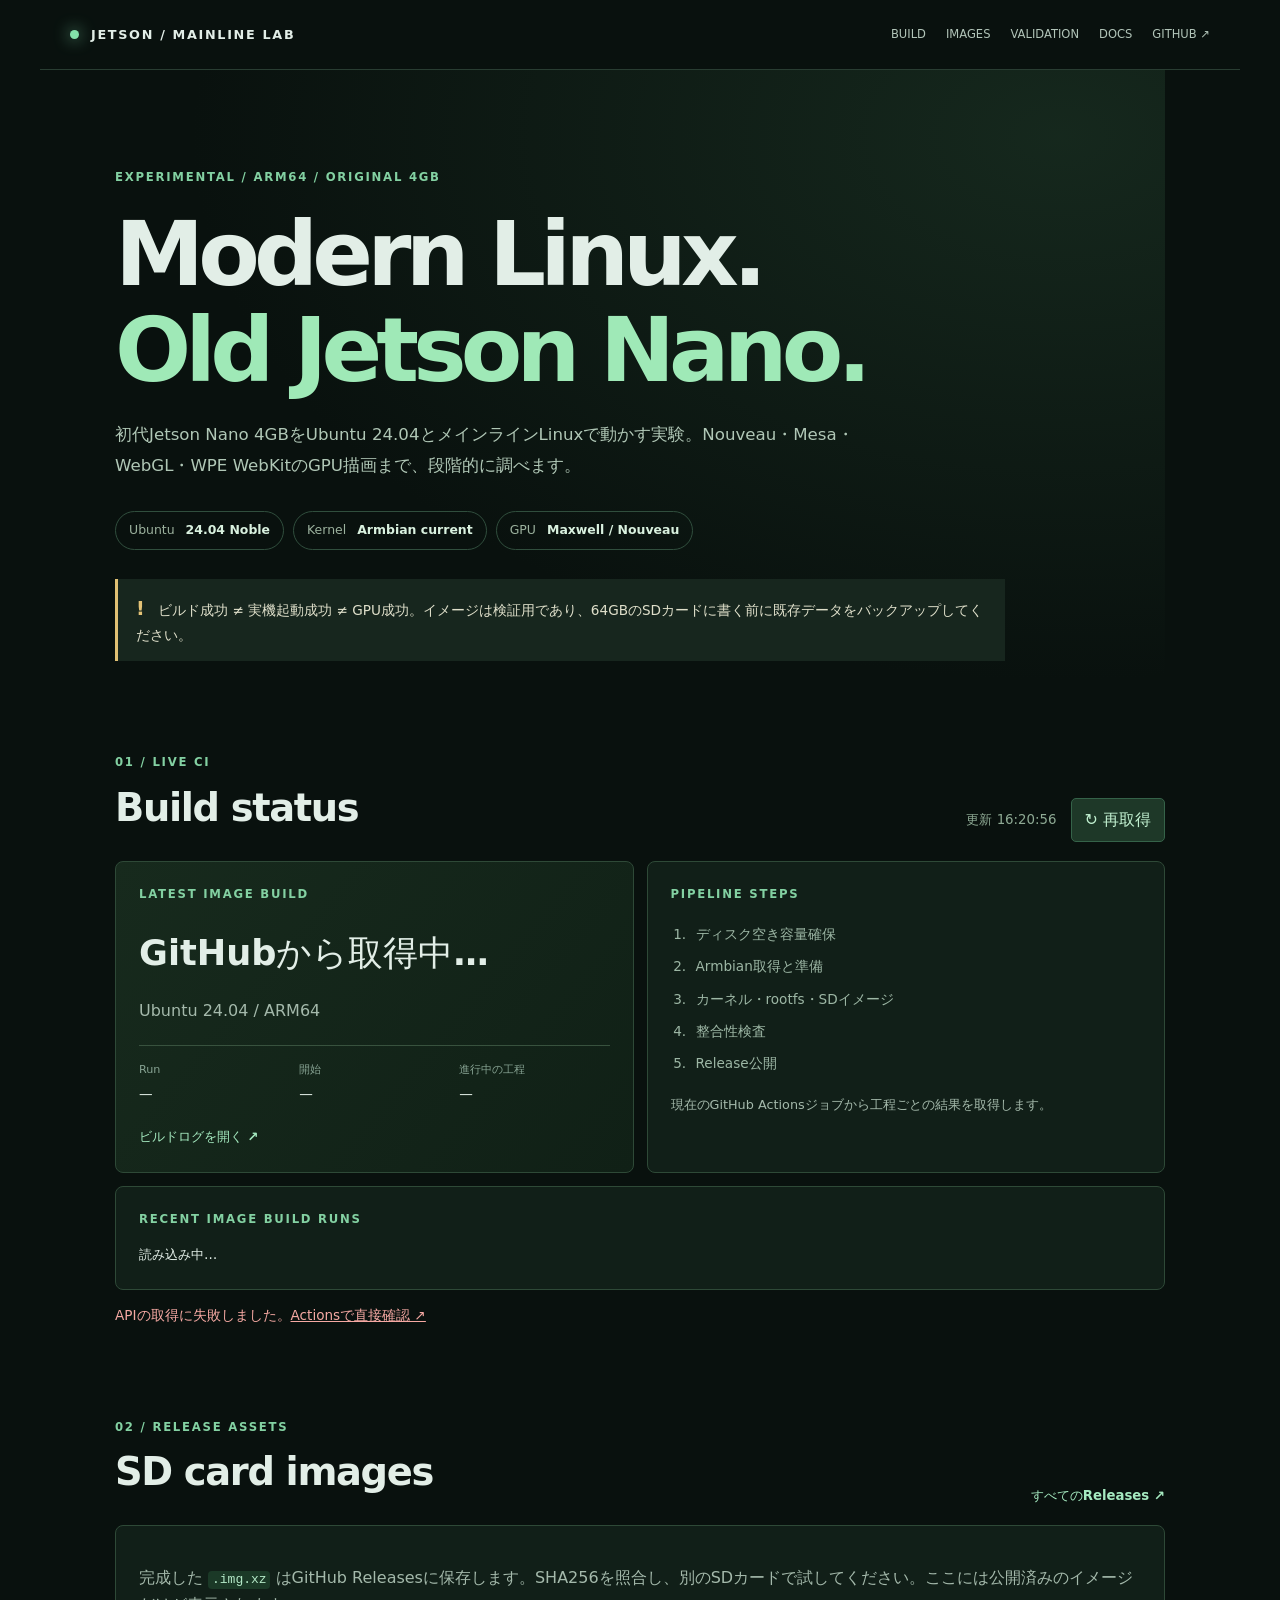
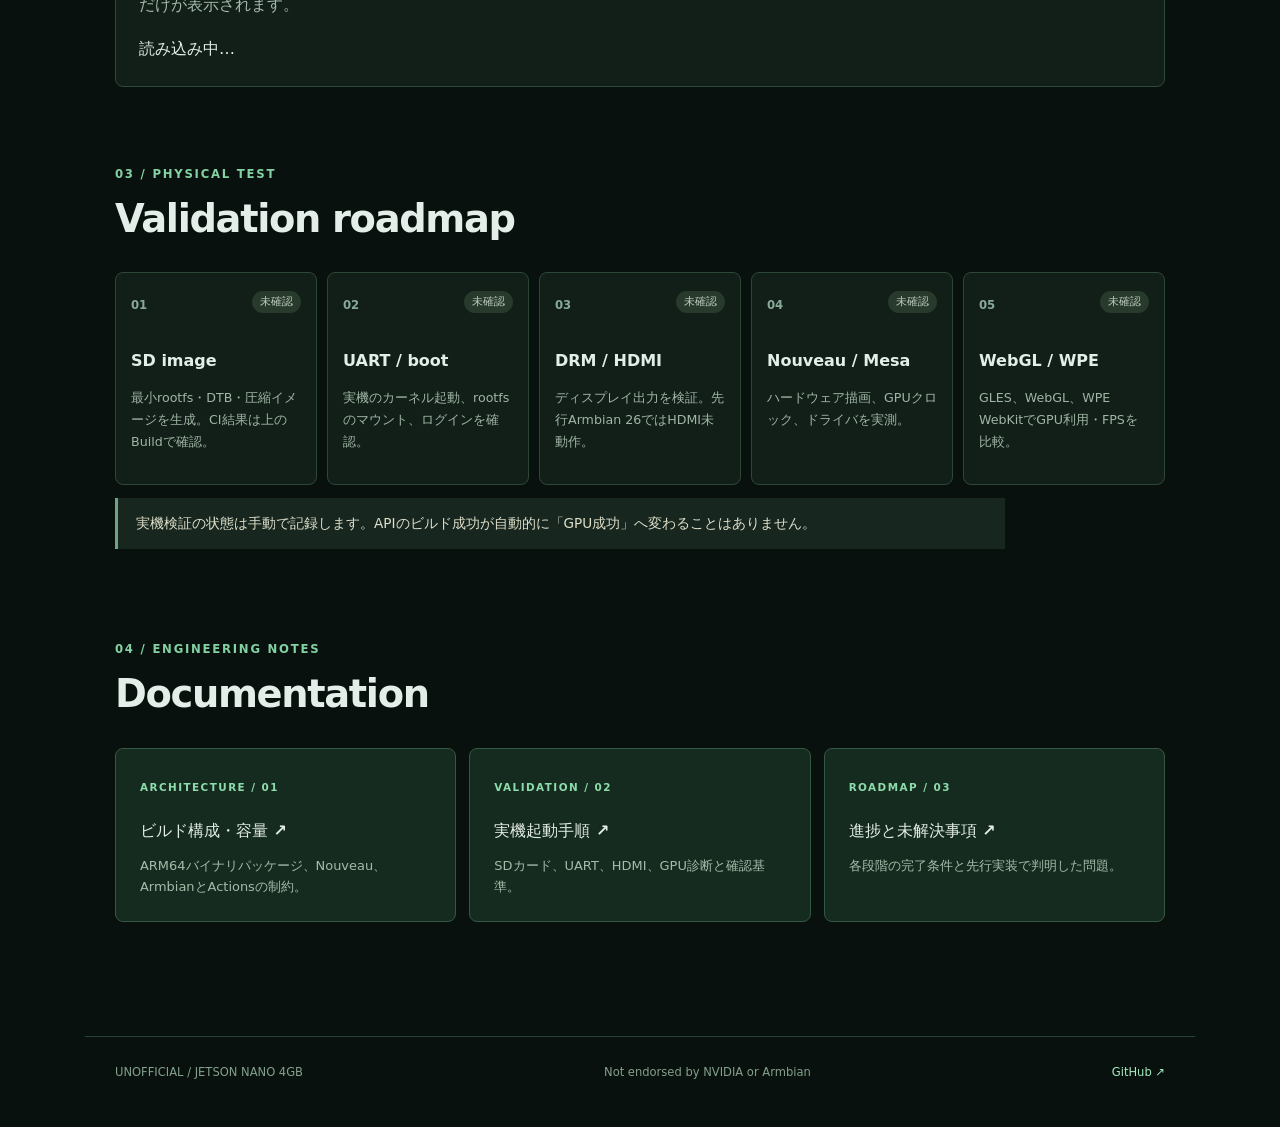
==== docs/index.html @ eed700bc "Document Jetson Nano mainline experiment and publish live Pages dashboard" ====
<!doctype html>
<html lang="ja">
<head>
<meta charset="utf-8"><meta name="viewport" content="width=device-width, initial-scale=1">
<meta name="color-scheme" content="dark">
<meta name="description" content="Jetson Nano 4GB × Ubuntu 24.04 mainline Linux / Nouveau 実験の進捗とドキュメント">
<title>Jetson Nano — Mainline Lab</title>
<link rel="stylesheet" href="site.css"><script defer src="site.js"></script>
</head>
<body>
<header class="top"><a class="logo" href="./"><span class="led"></span>JETSON / MAINLINE LAB</a><nav>
<a href="#build">BUILD</a><a href="#images">IMAGES</a><a href="#validation">VALIDATION</a><a href="#docs">DOCS</a>
<a href="https://github.com/2rwa/tmp-jetson-nano">GITHUB ↗</a>
</nav></header>
<main>
<section class="hero">
<p class="overline">EXPERIMENTAL / ARM64 / ORIGINAL 4GB</p>
<h1>Modern Linux.<br><em>Old Jetson Nano.</em></h1>
<p class="lead">初代Jetson Nano 4GBをUbuntu 24.04とメインラインLinuxで動かす実験。Nouveau・Mesa・WebGL・WPE WebKitのGPU描画まで、段階的に調べます。</p>
<div class="tags"><span>Ubuntu <strong>24.04 Noble</strong></span><span>Kernel <strong>Armbian current</strong></span><span>GPU <strong>Maxwell / Nouveau</strong></span></div>
<p class="caution"><b>!</b> ビルド成功 ≠ 実機起動成功 ≠ GPU成功。イメージは検証用であり、64GBのSDカードに書く前に既存データをバックアップしてください。</p>
</section>
<section class="section" id="build">
<div class="heading"><div><p class="overline">01 / LIVE CI</p><h2>Build status</h2></div><div class="tools"><small id="fetched-at">読み込み前</small><button id="refresh" type="button">↻ 再取得</button></div></div>
<div class="cols">
<article class="panel emphasis">
<p class="micro">LATEST IMAGE BUILD</p>
<h3 id="latest-state" class="large-status" aria-live="polite">GitHubから取得中…</h3>
<p id="latest-title" class="muted">Ubuntu 24.04 / ARM64</p>
<dl class="metrics"><div><dt>Run</dt><dd id="latest-run">—</dd></div><div><dt>開始</dt><dd id="latest-date">—</dd></div><div><dt>進行中の工程</dt><dd id="latest-step">—</dd></div></dl>
<a id="latest-link" class="action" href="https://github.com/2rwa/tmp-jetson-nano/actions/workflows/build.yml">ビルドログを開く ↗</a>
</article>
<article class="panel">
<p class="micro">PIPELINE STEPS</p>
<ol id="build-steps" class="steps"><li>ディスク空き容量確保</li><li>Armbian取得と準備</li><li>カーネル・rootfs・SDイメージ</li><li>整合性検査</li><li>Release公開</li></ol>
<p class="muted small">現在のGitHub Actionsジョブから工程ごとの結果を取得します。</p>
</article>
</div>
<div class="panel below"><p class="micro">RECENT IMAGE BUILD RUNS</p><div id="recent-runs" class="recent">読み込み中…</div></div>
<p id="fetch-error" class="error" hidden>APIの取得に失敗しました。<a href="https://github.com/2rwa/tmp-jetson-nano/actions">Actionsで直接確認 ↗</a></p>
</section>
<section id="images" class="section">
<div class="heading"><div><p class="overline">02 / RELEASE ASSETS</p><h2>SD card images</h2></div><a class="action" href="https://github.com/2rwa/tmp-jetson-nano/releases">すべてのReleases ↗</a></div>
<div class="panel"><p class="muted">完成した <code>.img.xz</code> はGitHub Releasesに保存します。SHA256を照合し、別のSDカードで試してください。ここには公開済みのイメージだけが表示されます。</p>
<div id="release-list" class="release-list">読み込み中…</div></div>
</section>
<section id="validation" class="section">
<div class="heading"><div><p class="overline">03 / PHYSICAL TEST</p><h2>Validation roadmap</h2></div></div>
<div class="grid">
<article class="milestone"><span class="number">01</span><span class="unknown">未確認</span><h3>SD image</h3><p>最小rootfs・DTB・圧縮イメージを生成。CI結果は上のBuildで確認。</p></article>
<article class="milestone"><span class="number">02</span><span class="unknown">未確認</span><h3>UART / boot</h3><p>実機のカーネル起動、rootfsのマウント、ログインを確認。</p></article>
<article class="milestone"><span class="number">03</span><span class="unknown">未確認</span><h3>DRM / HDMI</h3><p>ディスプレイ出力を検証。先行Armbian 26ではHDMI未動作。</p></article>
<article class="milestone"><span class="number">04</span><span class="unknown">未確認</span><h3>Nouveau / Mesa</h3><p>ハードウェア描画、GPUクロック、ドライバを実測。</p></article>
<article class="milestone"><span class="number">05</span><span class="unknown">未確認</span><h3>WebGL / WPE</h3><p>GLES、WebGL、WPE WebKitでGPU利用・FPSを比較。</p></article>
</div>
<p class="caution subtle">実機検証の状態は手動で記録します。APIのビルド成功が自動的に「GPU成功」へ変わることはありません。</p>
</section>
<section id="docs" class="section">
<div class="heading"><div><p class="overline">04 / ENGINEERING NOTES</p><h2>Documentation</h2></div></div>
<div class="docgrid">
<a class="doc" href="https://github.com/2rwa/tmp-jetson-nano/blob/main/docs/BUILD-NOTES.md"><small>ARCHITECTURE / 01</small><h3>ビルド構成・容量 ↗</h3><p>ARM64バイナリパッケージ、Nouveau、ArmbianとActionsの制約。</p></a>
<a class="doc" href="https://github.com/2rwa/tmp-jetson-nano/blob/main/docs/BOOT-TEST.md"><small>VALIDATION / 02</small><h3>実機起動手順 ↗</h3><p>SDカード、UART、HDMI、GPU診断と確認基準。</p></a>
<a class="doc" href="https://github.com/2rwa/tmp-jetson-nano/blob/main/docs/PLAN.md"><small>ROADMAP / 03</small><h3>進捗と未解決事項 ↗</h3><p>各段階の完了条件と先行実装で判明した問題。</p></a>
</div>
</section>
</main>
<footer><span>UNOFFICIAL / JETSON NANO 4GB</span><span>Not endorsed by NVIDIA or Armbian</span><a href="https://github.com/2rwa/tmp-jetson-nano">GitHub ↗</a></footer>
</body>
</html>
---- docs/site.css ----
:root{color-scheme:dark;font-family:system-ui,-apple-system,"Hiragino Kaku Gothic ProN",sans-serif;color:#e2eee7;background:#09110e;line-height:1.65;font-synthesis:none}*{box-sizing:border-box}body{margin:0}a{color:inherit;text-decoration:none}button{font:inherit;cursor:pointer}button:focus-visible,a:focus-visible{outline:2px solid #8be3ab;outline-offset:3px}.top{max-width:1200px;margin:auto;padding:24px 30px;display:flex;justify-content:space-between;align-items:center;gap:20px;border-bottom:1px solid #293d32}.logo{white-space:nowrap;font-size:.8rem;font-weight:800;letter-spacing:.13em}.led{display:inline-block;background:#84e1aa;box-shadow:0 0 16px #74c69e;width:9px;height:9px;border-radius:50%;margin-right:12px}.top nav{display:flex;gap:20px;flex-wrap:wrap;font-size:.72rem;color:#b1c4b8}.top nav a:hover,.action:hover{color:#b3f1cb}main{max-width:1110px;padding:0 30px;margin:auto}.hero{padding:86px 0 55px;background:radial-gradient(ellipse at 90% 10%,#1c3425a8,transparent 65%)}.overline,.micro{font-size:.73rem;color:#83d1a2;letter-spacing:.15em;font-weight:800}.hero h1{font-weight:800;letter-spacing:-.065em;line-height:1.07;font-size:clamp(3.1rem,7vw,6.3rem);margin:20px 0}.hero h1 em{color:#9fe9b7;font-style:normal}.lead{font-size:1.04rem;line-height:1.9;max-width:750px;color:#b0c7b6}.tags{display:flex;gap:9px;flex-wrap:wrap;margin:29px 0}.tags span{padding:8px 13px;border:1px solid #304e3d;border-radius:30px;color:#9cb29e;font-size:.78rem}.tags strong{color:#d9f1df;margin-left:7px}.caution{border-left:3px solid #e1c174;background:#17261e;padding:14px 18px;max-width:890px;color:#dfdfca;font-size:.85rem}.caution b{color:#e4c377;font-size:1.2rem;margin-right:9px}.subtle{border-color:#6ea484}.section{padding:24px 0 54px}.heading{display:flex;justify-content:space-between;align-items:end;gap:20px;margin-bottom:19px}.heading h2{margin:3px 0;font-size:clamp(1.8rem,3vw,2.4rem);letter-spacing:-.035em}.heading .overline{margin:0}.tools{display:flex;align-items:center;gap:14px}.tools small{color:#8eaa94}.tools button{background:#1e3828;border:1px solid #356349;padding:8px 13px;color:#c1f0d0;border-radius:5px}.cols{display:grid;grid-template-columns:1fr 1fr;gap:13px}.panel{background:#111f18;border:1px solid #2e4937;border-radius:8px;padding:23px}.emphasis{background:linear-gradient(130deg,#172a1d,#102016)}.micro{margin:0}.large-status{font-size:clamp(1.6rem,3vw,2.2rem);margin:20px 0 4px}.muted{color:#a4b9ab}.small{font-size:.8rem}.metrics{display:grid;grid-template-columns:repeat(3,minmax(0,1fr));border-top:1px solid #38523e;margin:20px 0 0;padding-top:15px;gap:10px}.metrics dt{font-size:.7rem;color:#87a393}.metrics dd{margin:4px 0 0;font-size:.85rem;overflow-wrap:anywhere}.action{color:#a5eac0;font-weight:700;font-size:.83rem}.panel>.action{display:inline-block;margin-top:20px}.steps{padding-left:20px;color:#9db7a5;font-size:.85rem}.steps li{padding:5px}.steps li.done{color:#84dfa8}.steps li.active{color:#edca7d}.steps li.error{color:#ffa39c}.below{margin-top:13px}.recent{margin-top:15px;font-size:.83rem}.recent a{border-top:1px solid #304736;display:grid;grid-template-columns:90px 1fr 145px;gap:10px;padding:9px 0}.recent a:hover{color:#a6edbf}.recent time{color:#8ea797;text-align:right}.state-ok{color:#81dba0}.state-bad{color:#f4a199}.error{font-size:.85rem;color:#f6a9a3}.error a{text-decoration:underline}.release-list{margin-top:18px;display:grid;gap:10px}.release{display:flex;justify-content:space-between;gap:20px;align-items:center;border:1px solid #315343;background:#1a2c20;border-radius:6px;padding:13px 15px}.release h3{font-size:.95rem;margin:0}.release p{font-size:.78rem;color:#97b4a3;margin:4px 0 0}.release a{font-size:.81rem;color:#99e4b6;font-weight:700;white-space:nowrap}.grid{display:grid;grid-template-columns:repeat(5,1fr);gap:10px}.milestone{min-height:205px;background:#111f18;border:1px solid #2d4737;border-radius:8px;padding:18px 15px}.number{font-weight:800;color:#87a998;font-size:.73rem}.unknown{float:right;background:#273a2c;border-radius:20px;padding:2px 8px;font-size:.66rem;color:#bfccbd}.milestone h3{margin:30px 0 10px;font-size:1rem}.milestone p{color:#a0b5a5;font-size:.79rem;line-height:1.75}.docgrid{display:grid;grid-template-columns:repeat(3,1fr);gap:13px}.doc{border:1px solid #365842;background:#162b1f;border-radius:8px;padding:24px;transition:background .2s}.doc:hover{background:#23402d}.doc small{letter-spacing:.14em;color:#8cdcac;font-size:.65rem;font-weight:800}.doc h3{font-size:1rem;margin:19px 0 10px}.doc p{color:#a5bbaa;font-size:.81rem;margin:0}footer{max-width:1110px;margin:60px auto 0;padding:26px 30px 45px;border-top:1px solid #284234;display:flex;justify-content:space-between;gap:12px;color:#83a08c;font-size:.72rem}footer a{color:#a5e9bf}code{color:#b4e8c7;background:#1b3927;padding:.1em .3em;border-radius:4px}@media(max-width:850px){.cols{grid-template-columns:1fr}.grid{grid-template-columns:repeat(3,1fr)}.docgrid{grid-template-columns:repeat(2,1fr)}}@media(max-width:620px){.top{flex-direction:column;align-items:flex-start;padding:17px 18px}.top nav{gap:12px}main{padding:0 18px}.hero{padding:50px 0 26px}.heading{flex-direction:column;align-items:flex-start}.grid{grid-template-columns:repeat(2,1fr)}.docgrid{grid-template-columns:1fr}.milestone{min-height:200px}.recent a{grid-template-columns:70px 1fr}.recent time{grid-column:2;text-align:left}.release{flex-direction:column;align-items:flex-start}footer{padding:26px 18px 40px;flex-direction:column}}@media(prefers-reduced-motion:reduce){*{transition:none!important;scroll-behavior:auto!important}}
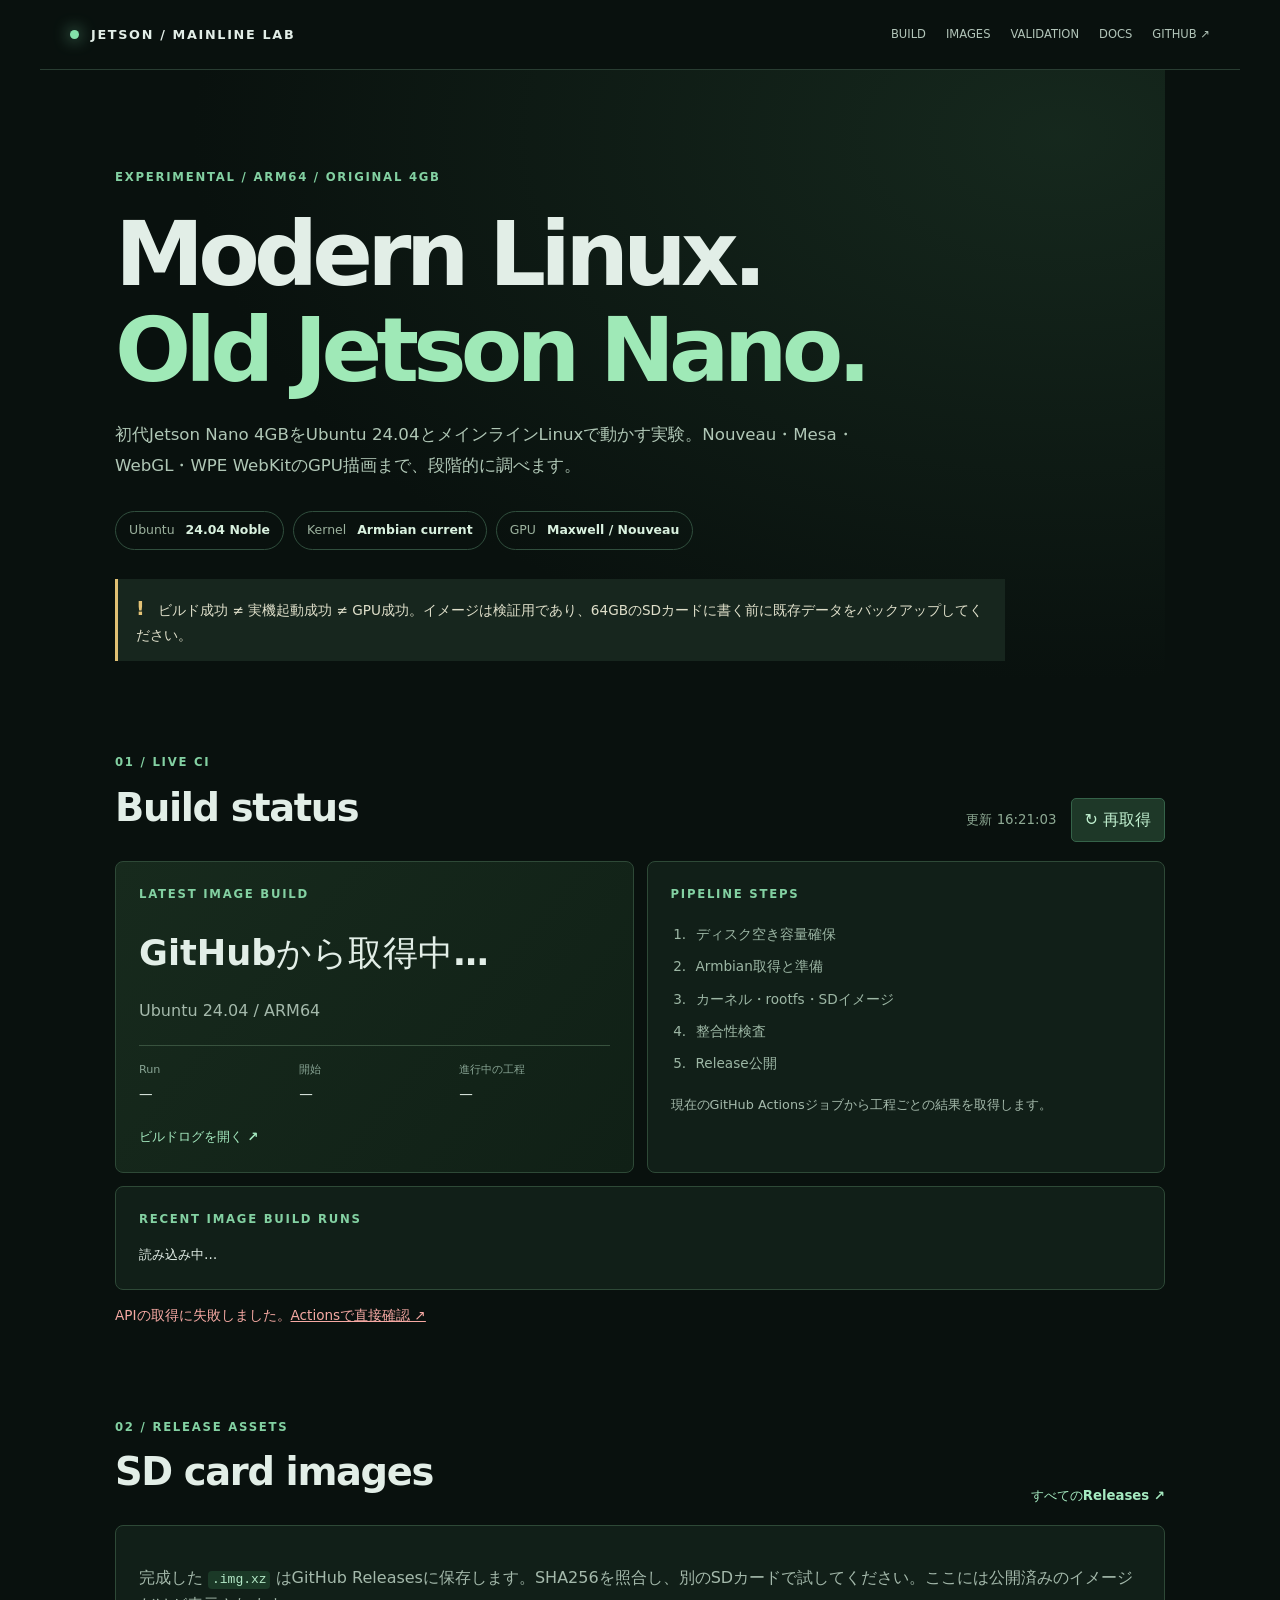
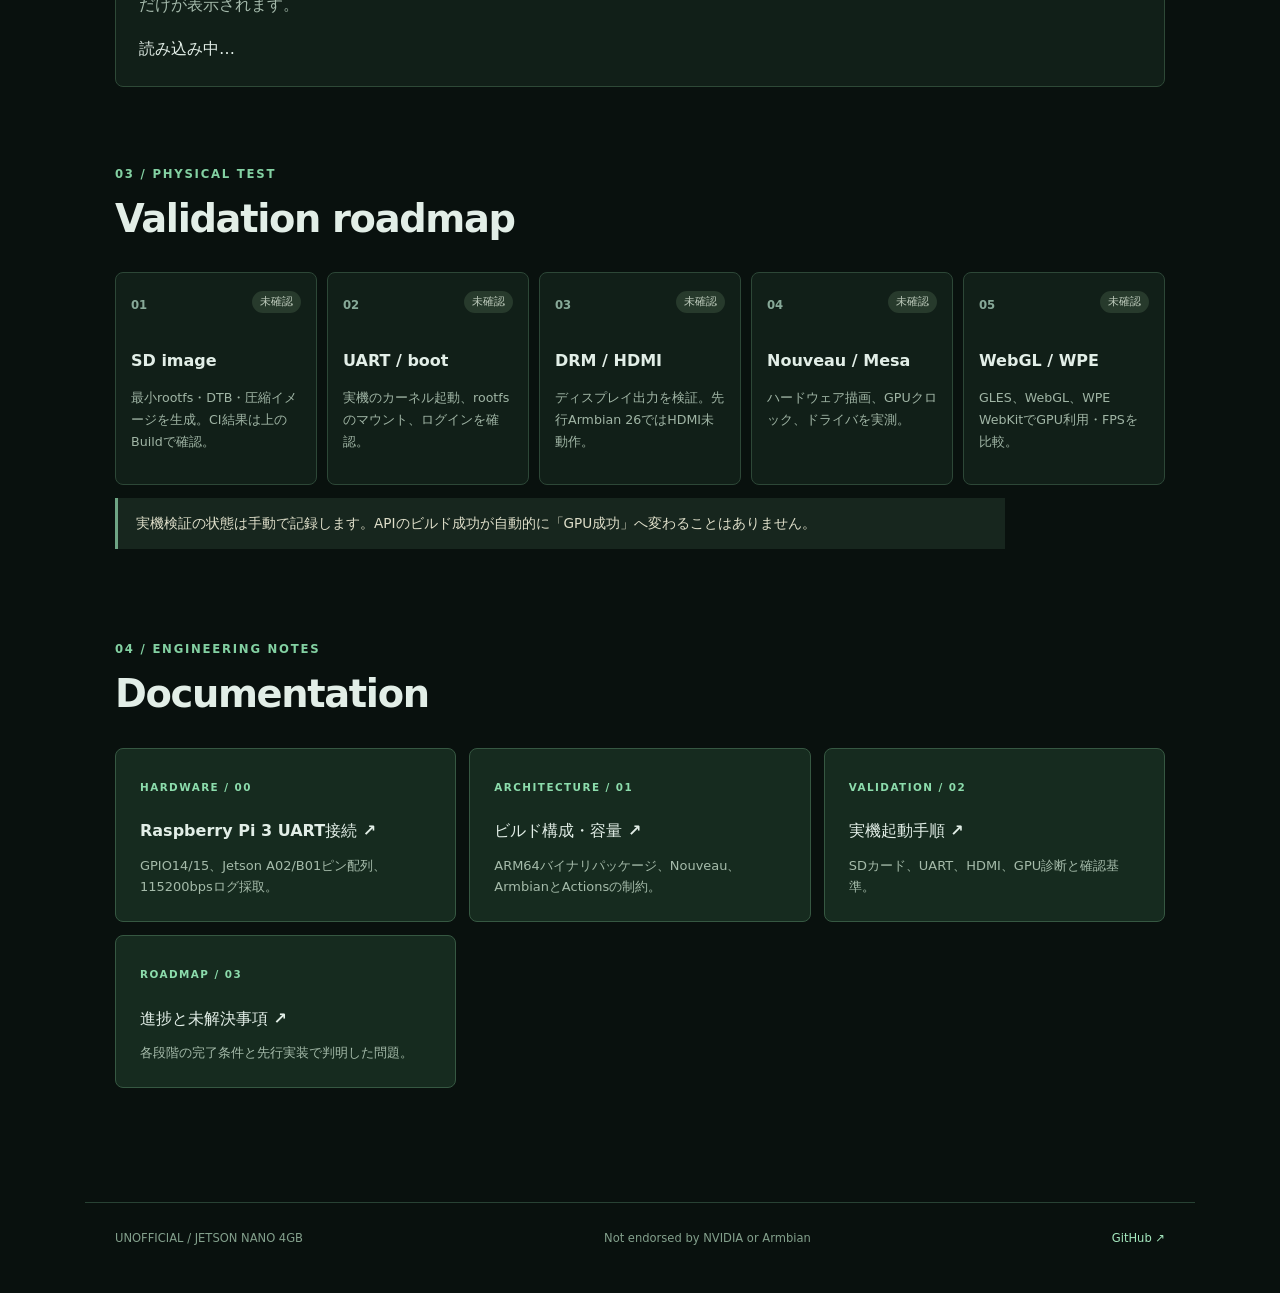
==== commit a6f3749c: "Document Raspberry Pi 3 GPIO UART debug console setup for Jetson Nano" ====
--- a/docs/index.html
+++ b/docs/index.html
@@ -58,6 +58,7 @@
 <section id="docs" class="section">
 <div class="heading"><div><p class="overline">04 / ENGINEERING NOTES</p><h2>Documentation</h2></div></div>
 <div class="docgrid">
+<a class="doc" href="https://github.com/2rwa/tmp-jetson-nano/blob/main/docs/RPI3-UART.md"><small>HARDWARE / 00</small><h3>Raspberry Pi 3 UART接続 ↗</h3><p>GPIO14/15、Jetson A02/B01ピン配列、115200bpsログ採取。</p></a>
 <a class="doc" href="https://github.com/2rwa/tmp-jetson-nano/blob/main/docs/BUILD-NOTES.md"><small>ARCHITECTURE / 01</small><h3>ビルド構成・容量 ↗</h3><p>ARM64バイナリパッケージ、Nouveau、ArmbianとActionsの制約。</p></a>
 <a class="doc" href="https://github.com/2rwa/tmp-jetson-nano/blob/main/docs/BOOT-TEST.md"><small>VALIDATION / 02</small><h3>実機起動手順 ↗</h3><p>SDカード、UART、HDMI、GPU診断と確認基準。</p></a>
 <a class="doc" href="https://github.com/2rwa/tmp-jetson-nano/blob/main/docs/PLAN.md"><small>ROADMAP / 03</small><h3>進捗と未解決事項 ↗</h3><p>各段階の完了条件と先行実装で判明した問題。</p></a>
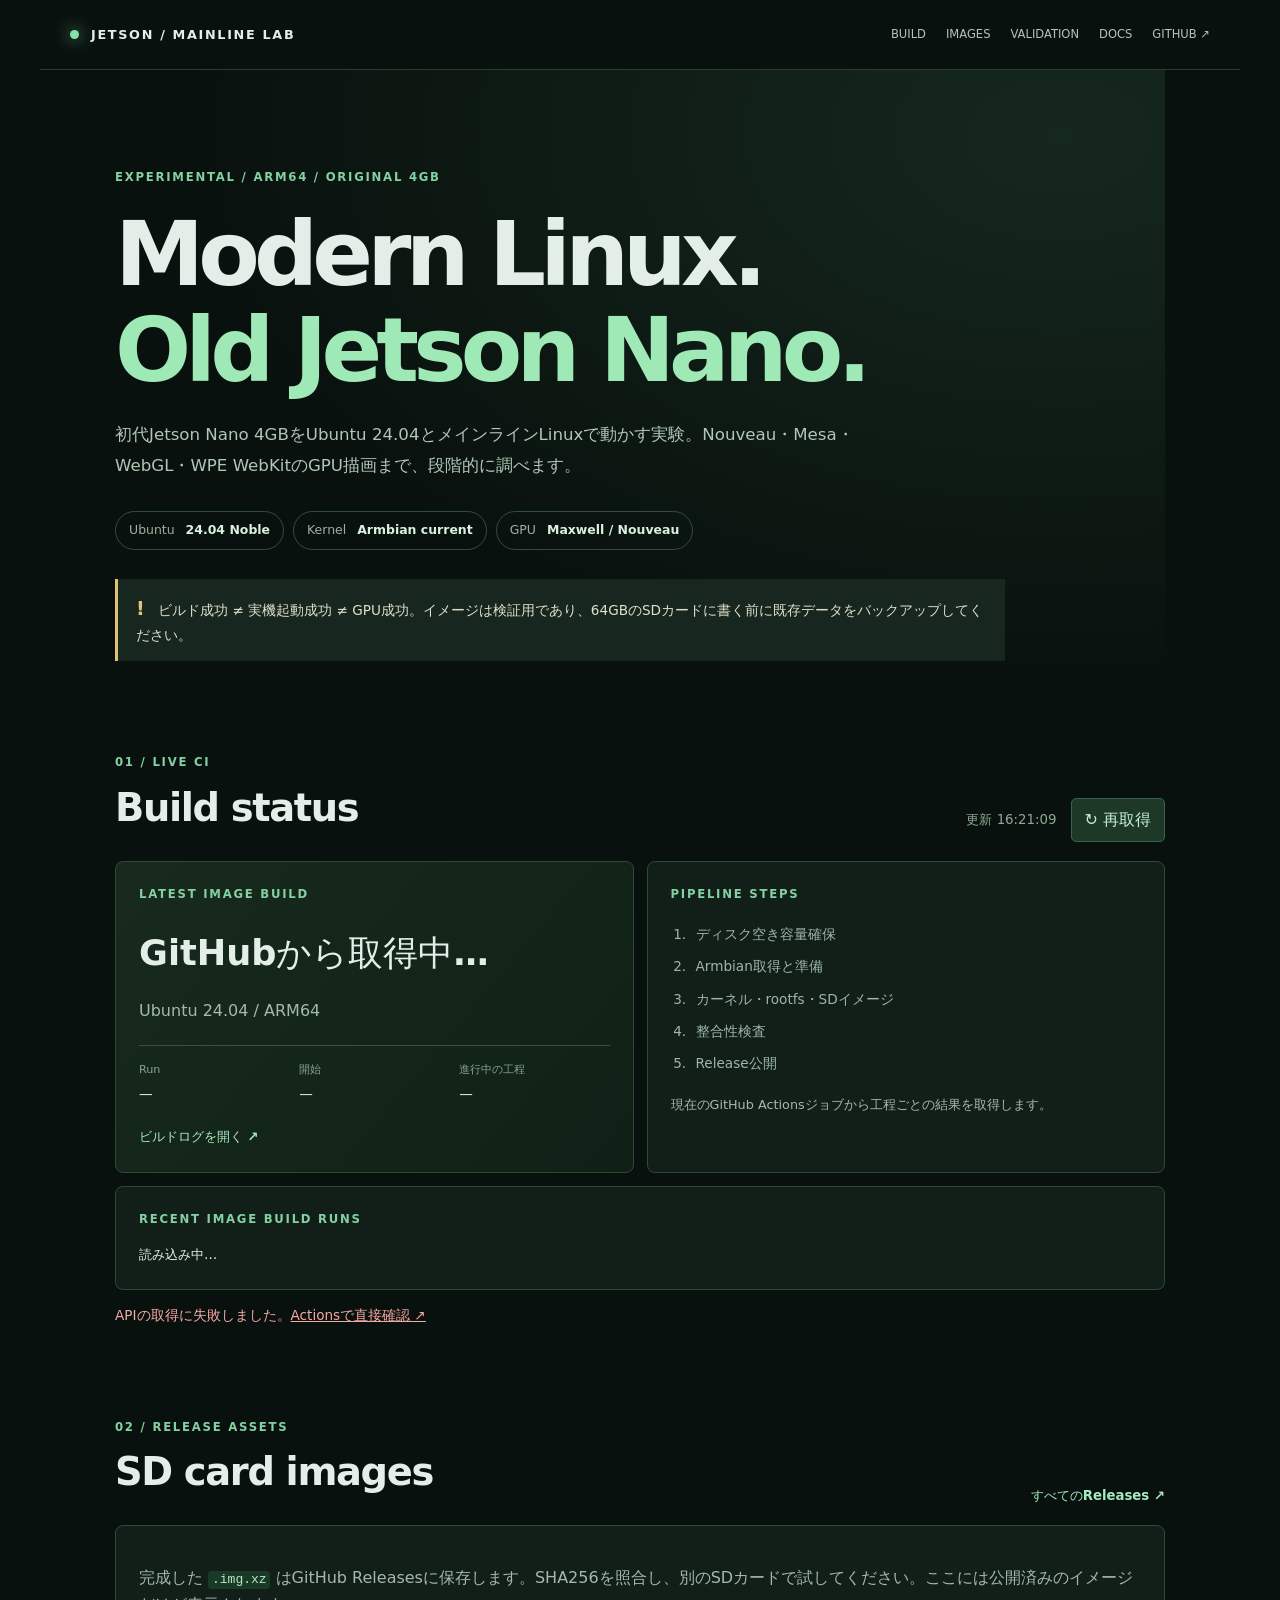
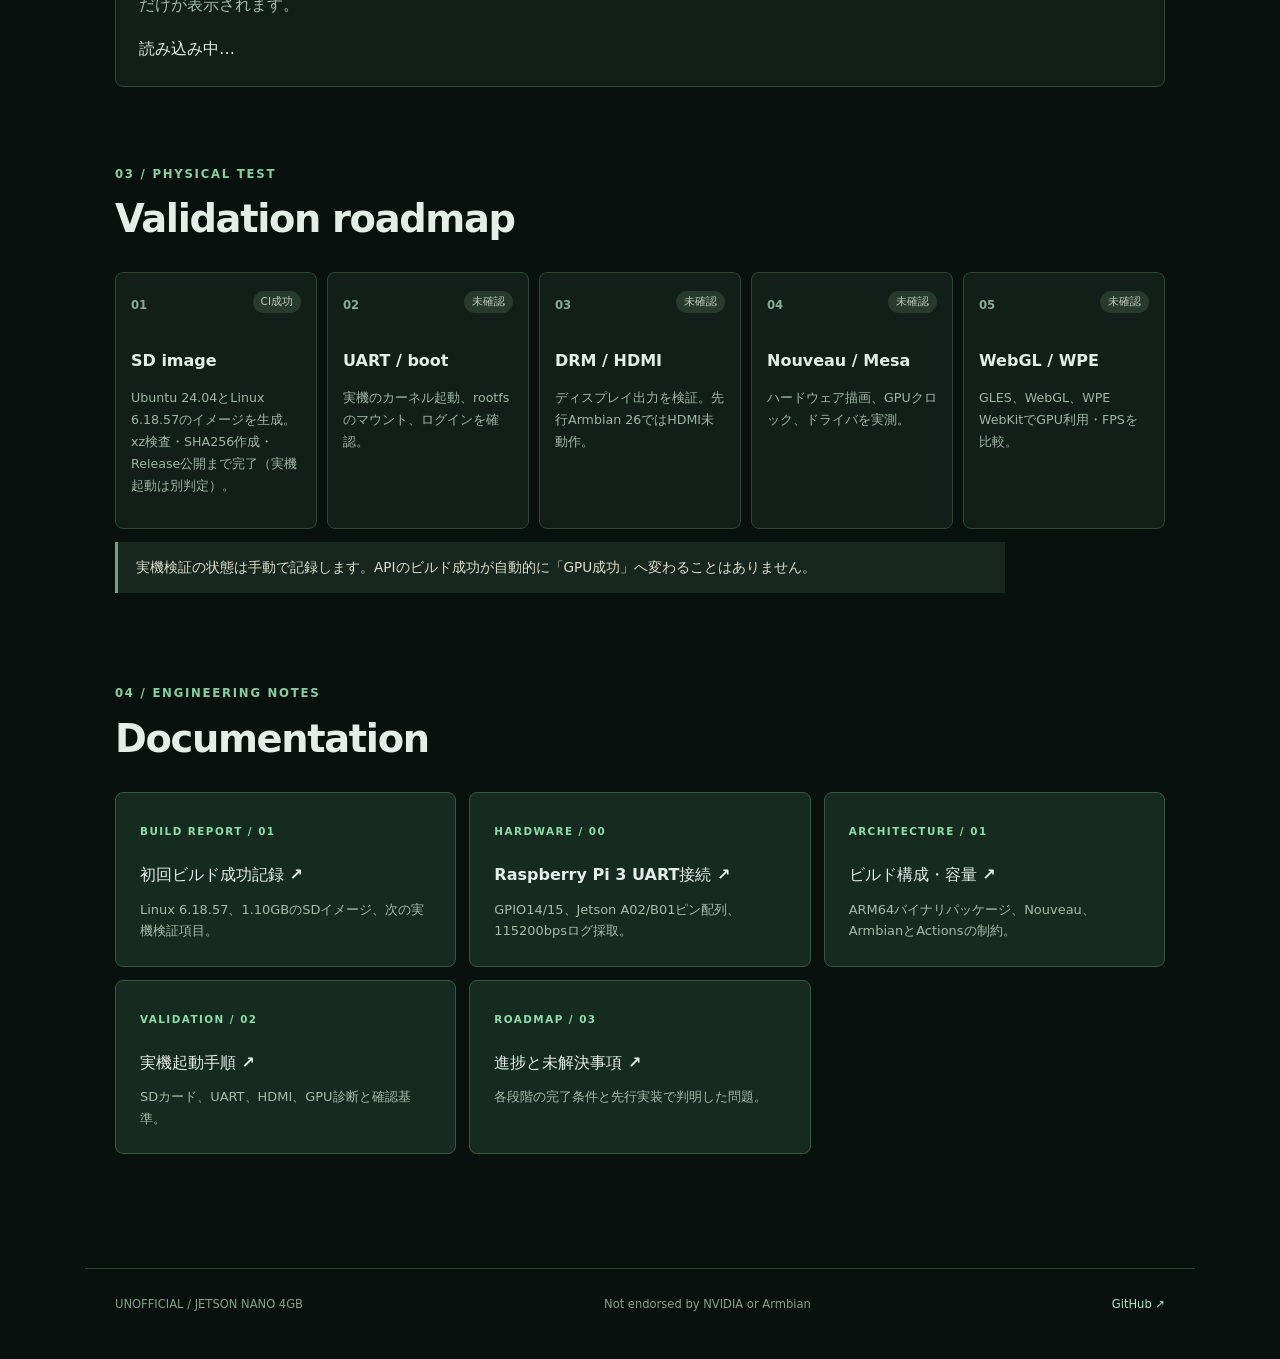
==== commit a13b2c08: "Record successful Noble ARM64 image build and update Pages milestone" ====
--- a/docs/index.html
+++ b/docs/index.html
@@ -47,7 +47,7 @@
 <section id="validation" class="section">
 <div class="heading"><div><p class="overline">03 / PHYSICAL TEST</p><h2>Validation roadmap</h2></div></div>
 <div class="grid">
-<article class="milestone"><span class="number">01</span><span class="unknown">未確認</span><h3>SD image</h3><p>最小rootfs・DTB・圧縮イメージを生成。CI結果は上のBuildで確認。</p></article>
+<article class="milestone"><span class="number">01</span><span class="unknown">CI成功</span><h3>SD image</h3><p>Ubuntu 24.04とLinux 6.18.57のイメージを生成。xz検査・SHA256作成・Release公開まで完了（実機起動は別判定）。</p></article>
 <article class="milestone"><span class="number">02</span><span class="unknown">未確認</span><h3>UART / boot</h3><p>実機のカーネル起動、rootfsのマウント、ログインを確認。</p></article>
 <article class="milestone"><span class="number">03</span><span class="unknown">未確認</span><h3>DRM / HDMI</h3><p>ディスプレイ出力を検証。先行Armbian 26ではHDMI未動作。</p></article>
 <article class="milestone"><span class="number">04</span><span class="unknown">未確認</span><h3>Nouveau / Mesa</h3><p>ハードウェア描画、GPUクロック、ドライバを実測。</p></article>
@@ -58,6 +58,7 @@
 <section id="docs" class="section">
 <div class="heading"><div><p class="overline">04 / ENGINEERING NOTES</p><h2>Documentation</h2></div></div>
 <div class="docgrid">
+<a class="doc" href="https://github.com/2rwa/tmp-jetson-nano/blob/main/docs/BUILD-RESULT-001.md"><small>BUILD REPORT / 01</small><h3>初回ビルド成功記録 ↗</h3><p>Linux 6.18.57、1.10GBのSDイメージ、次の実機検証項目。</p></a>
 <a class="doc" href="https://github.com/2rwa/tmp-jetson-nano/blob/main/docs/RPI3-UART.md"><small>HARDWARE / 00</small><h3>Raspberry Pi 3 UART接続 ↗</h3><p>GPIO14/15、Jetson A02/B01ピン配列、115200bpsログ採取。</p></a>
 <a class="doc" href="https://github.com/2rwa/tmp-jetson-nano/blob/main/docs/BUILD-NOTES.md"><small>ARCHITECTURE / 01</small><h3>ビルド構成・容量 ↗</h3><p>ARM64バイナリパッケージ、Nouveau、ArmbianとActionsの制約。</p></a>
 <a class="doc" href="https://github.com/2rwa/tmp-jetson-nano/blob/main/docs/BOOT-TEST.md"><small>VALIDATION / 02</small><h3>実機起動手順 ↗</h3><p>SDカード、UART、HDMI、GPU診断と確認基準。</p></a>
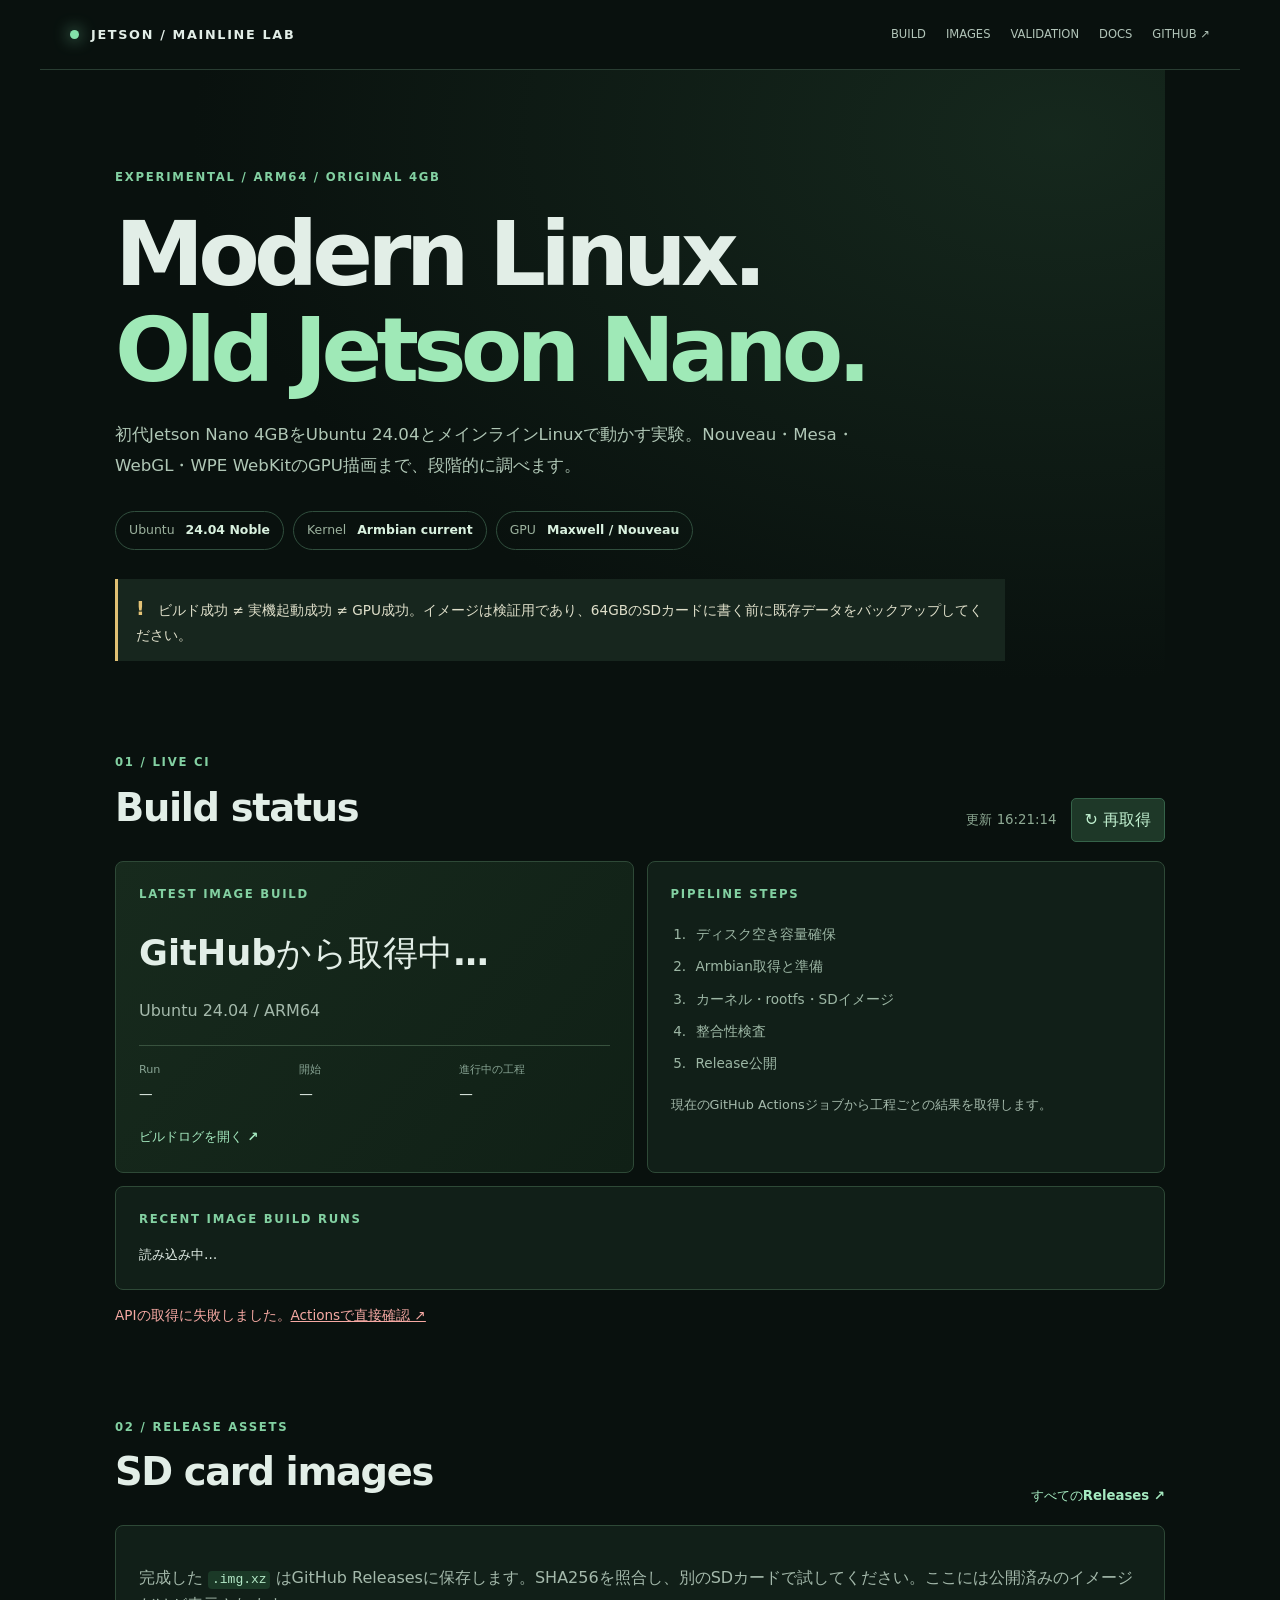
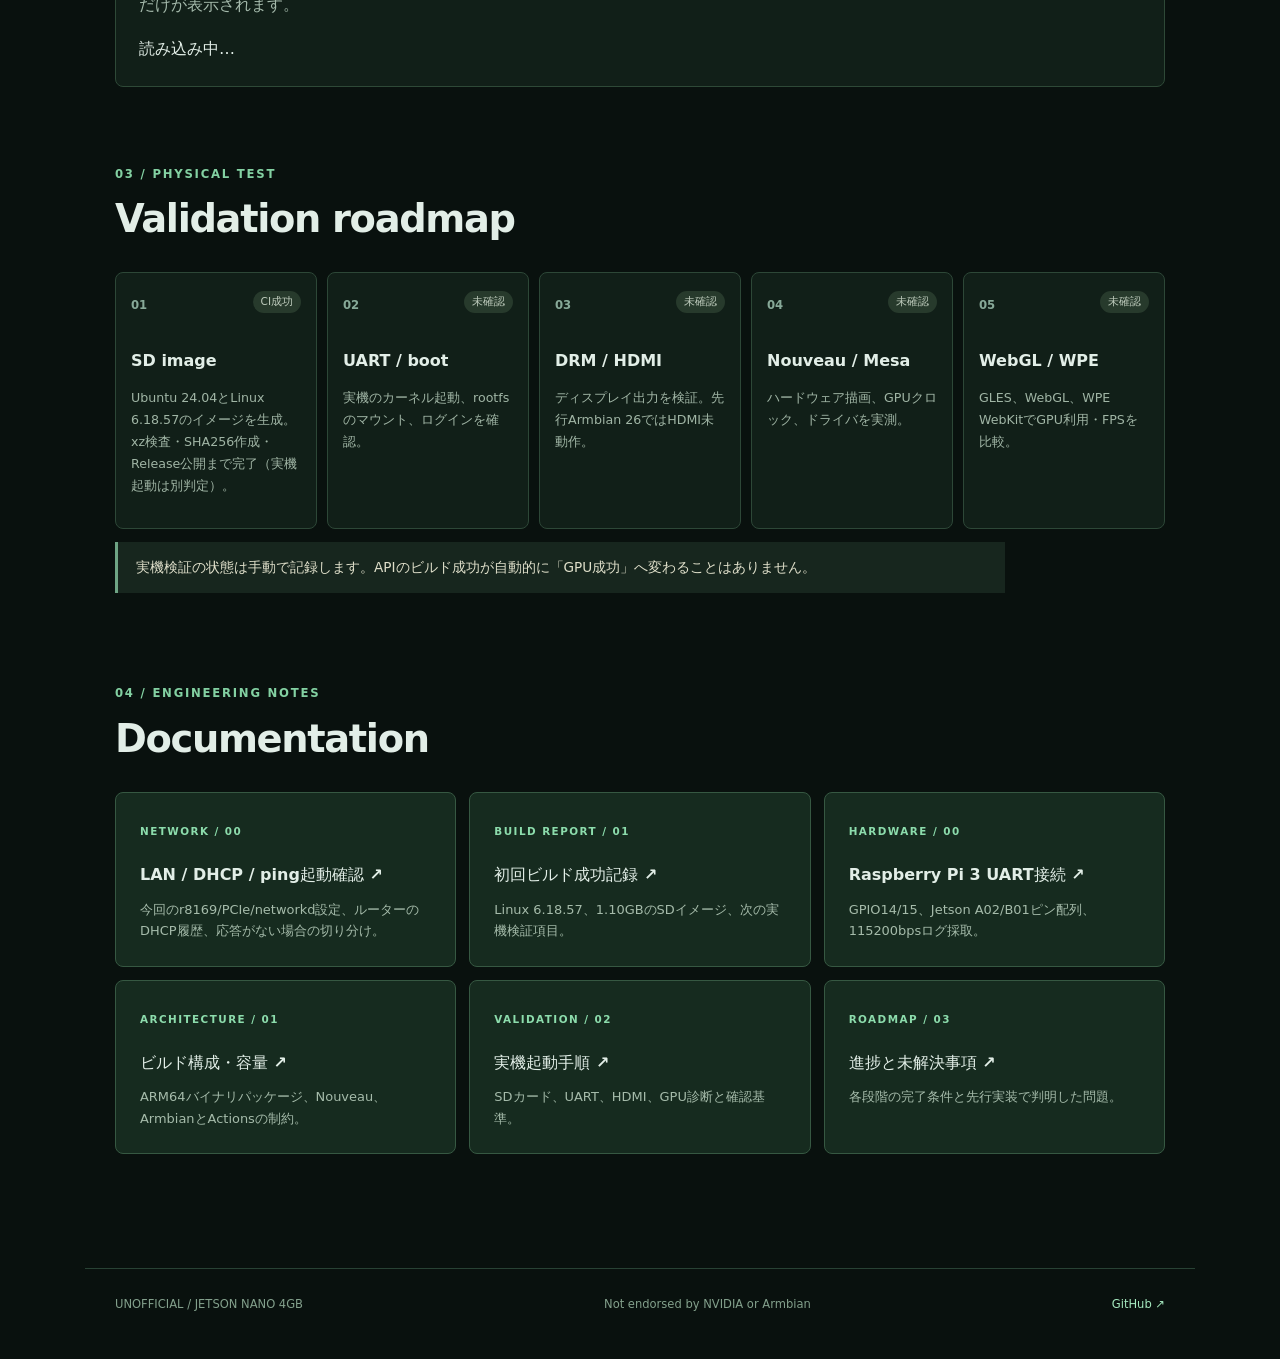
==== commit 05be50e8: "Document Ethernet DHCP headless boot checks and verified r8169 module" ====
--- a/docs/index.html
+++ b/docs/index.html
@@ -58,6 +58,7 @@
 <section id="docs" class="section">
 <div class="heading"><div><p class="overline">04 / ENGINEERING NOTES</p><h2>Documentation</h2></div></div>
 <div class="docgrid">
+<a class="doc" href="https://github.com/2rwa/tmp-jetson-nano/blob/main/docs/NIC-BOOT-CHECK.md"><small>NETWORK / 00</small><h3>LAN / DHCP / ping起動確認 ↗</h3><p>今回のr8169/PCIe/networkd設定、ルーターのDHCP履歴、応答がない場合の切り分け。</p></a>
 <a class="doc" href="https://github.com/2rwa/tmp-jetson-nano/blob/main/docs/BUILD-RESULT-001.md"><small>BUILD REPORT / 01</small><h3>初回ビルド成功記録 ↗</h3><p>Linux 6.18.57、1.10GBのSDイメージ、次の実機検証項目。</p></a>
 <a class="doc" href="https://github.com/2rwa/tmp-jetson-nano/blob/main/docs/RPI3-UART.md"><small>HARDWARE / 00</small><h3>Raspberry Pi 3 UART接続 ↗</h3><p>GPIO14/15、Jetson A02/B01ピン配列、115200bpsログ採取。</p></a>
 <a class="doc" href="https://github.com/2rwa/tmp-jetson-nano/blob/main/docs/BUILD-NOTES.md"><small>ARCHITECTURE / 01</small><h3>ビルド構成・容量 ↗</h3><p>ARM64バイナリパッケージ、Nouveau、ArmbianとActionsの制約。</p></a>
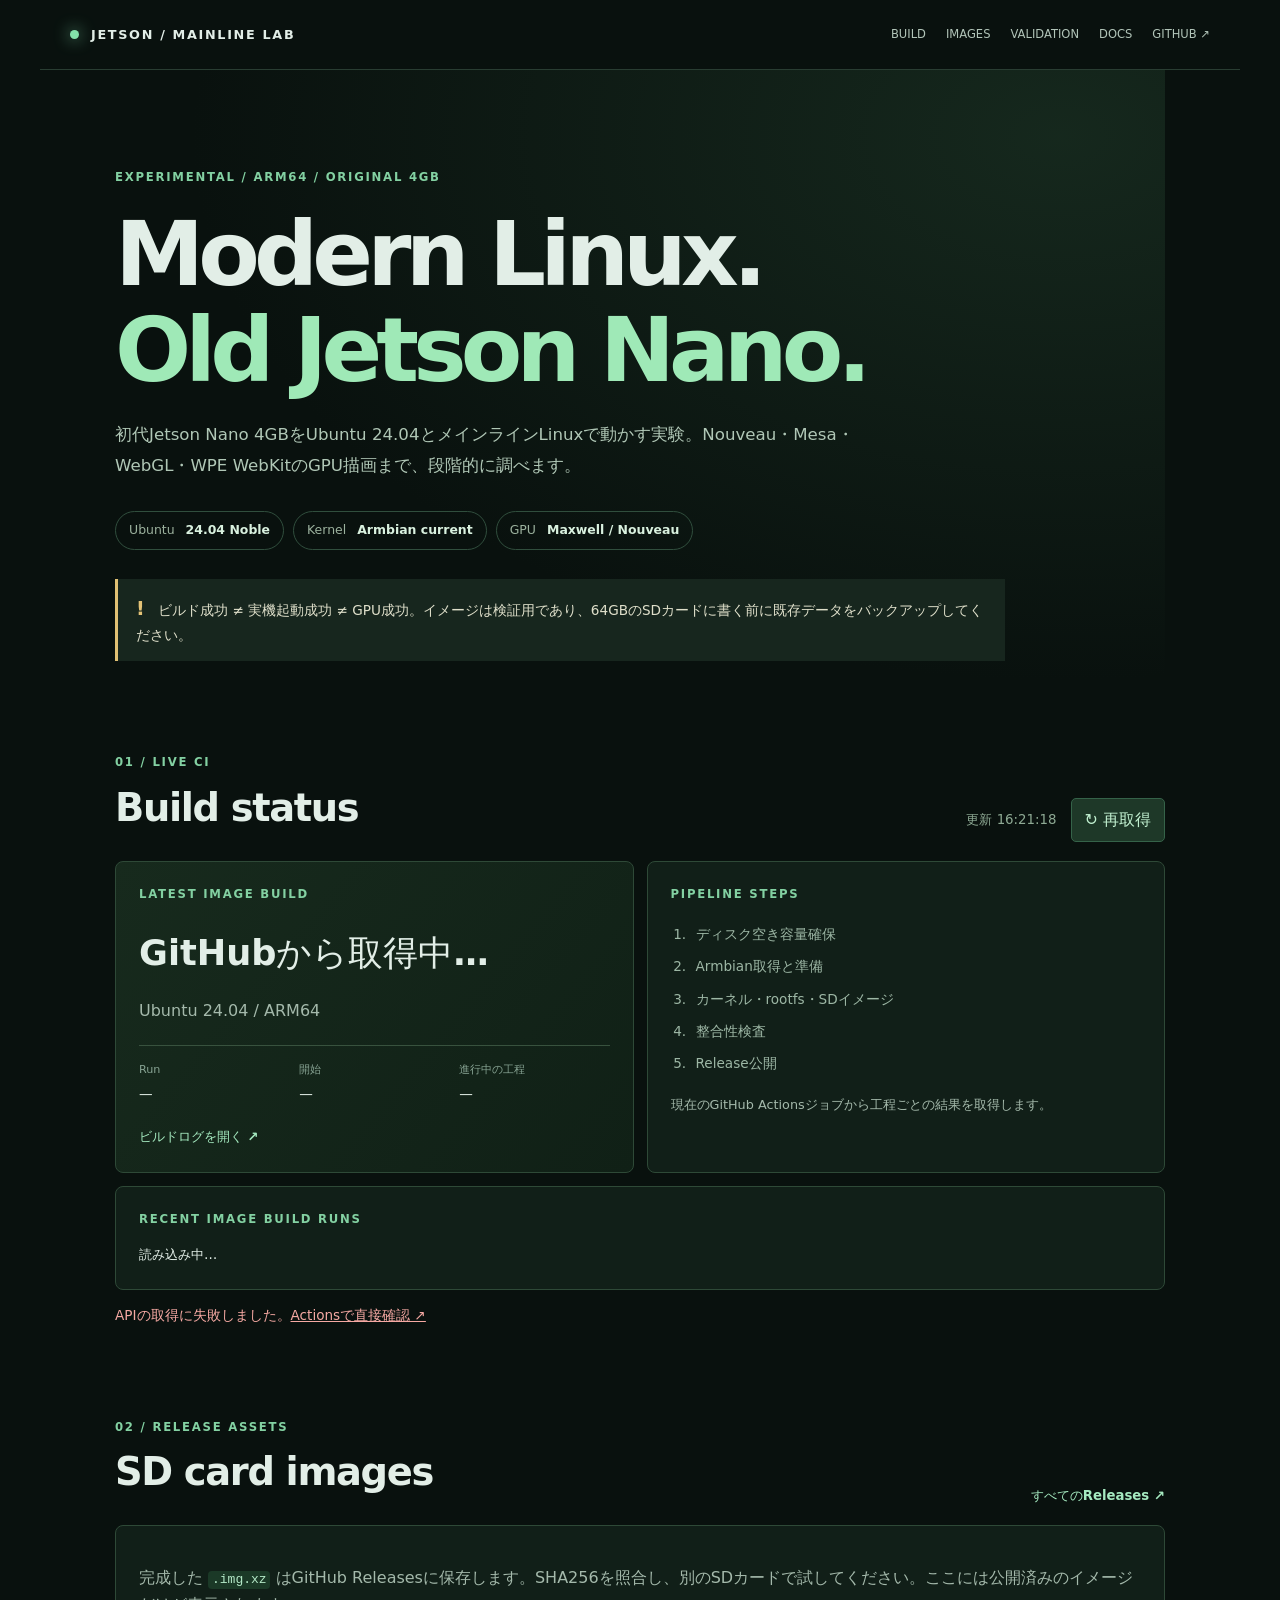
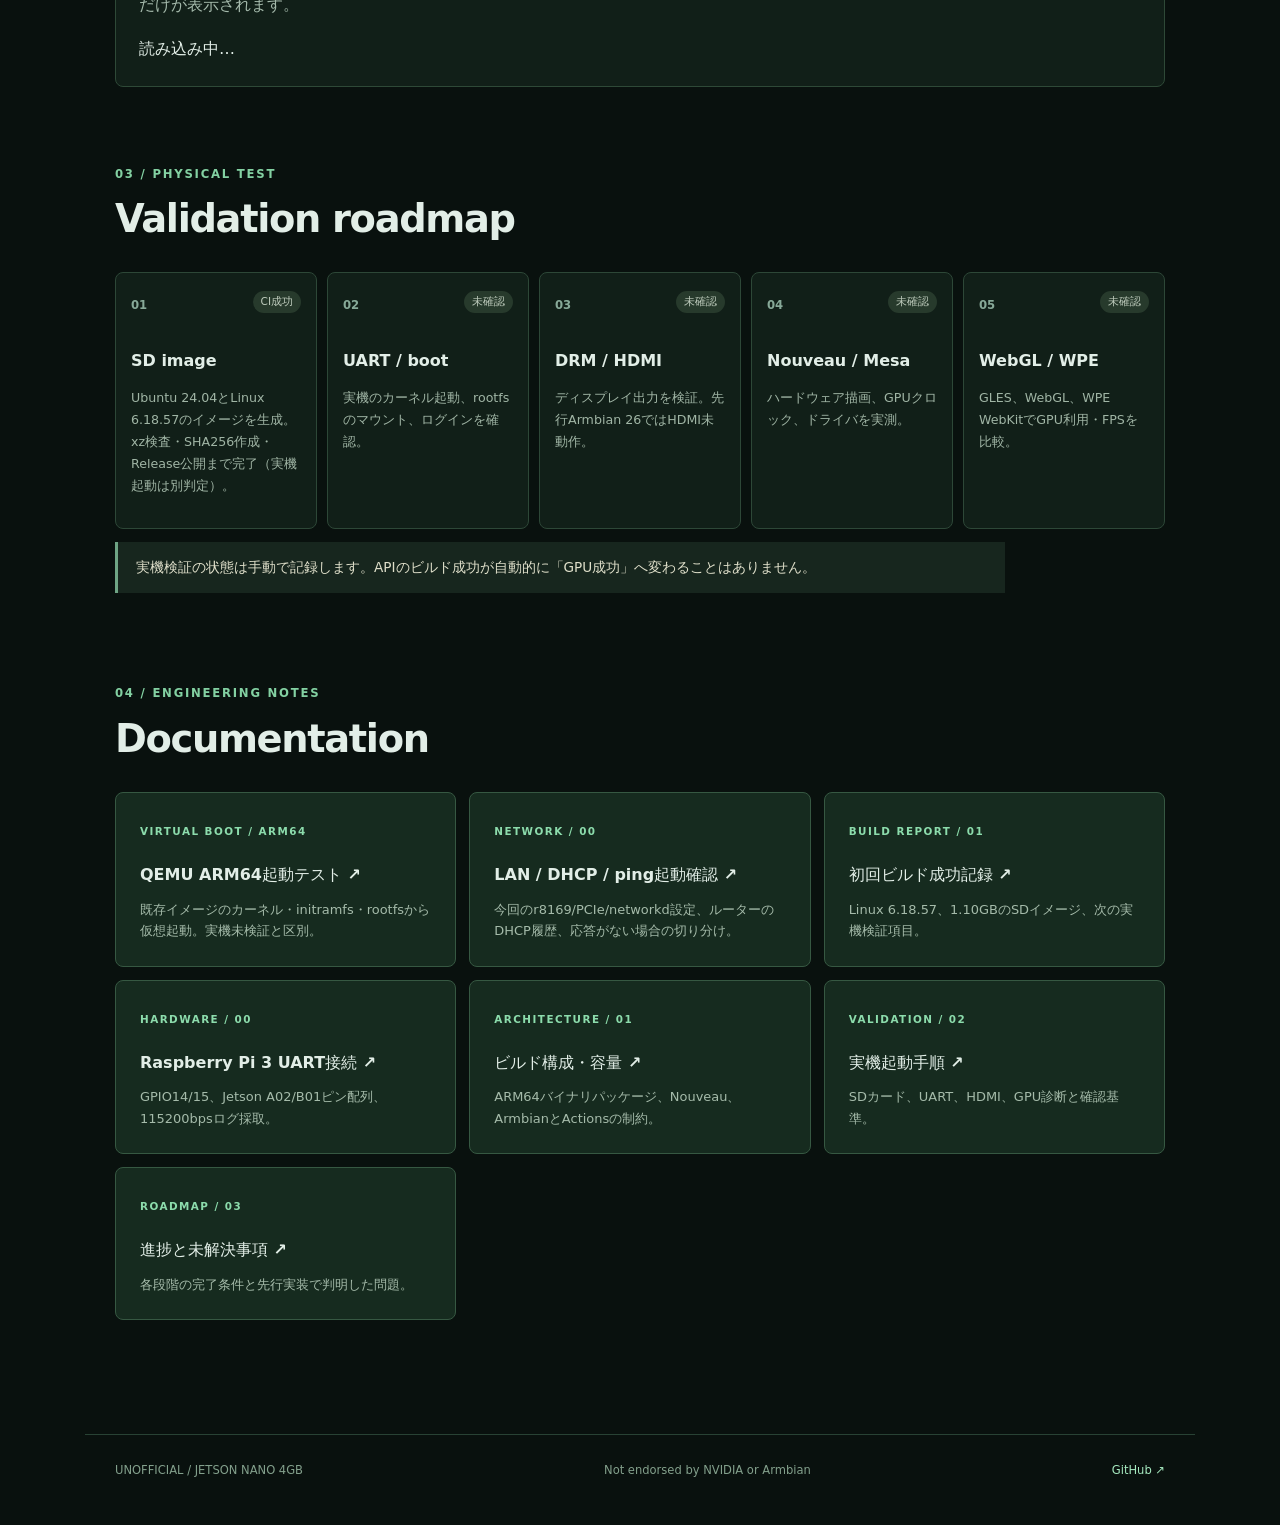
==== commit b1f8cf85: "Add ARM64 QEMU boot smoke test of released Jetson kernel and rootfs" ====
--- a/docs/index.html
+++ b/docs/index.html
@@ -58,6 +58,7 @@
 <section id="docs" class="section">
 <div class="heading"><div><p class="overline">04 / ENGINEERING NOTES</p><h2>Documentation</h2></div></div>
 <div class="docgrid">
+<a class="doc" href="https://github.com/2rwa/tmp-jetson-nano/blob/main/docs/QEMU-BOOT-TEST.md"><small>VIRTUAL BOOT / ARM64</small><h3>QEMU ARM64起動テスト ↗</h3><p>既存イメージのカーネル・initramfs・rootfsから仮想起動。実機未検証と区別。</p></a>
 <a class="doc" href="https://github.com/2rwa/tmp-jetson-nano/blob/main/docs/NIC-BOOT-CHECK.md"><small>NETWORK / 00</small><h3>LAN / DHCP / ping起動確認 ↗</h3><p>今回のr8169/PCIe/networkd設定、ルーターのDHCP履歴、応答がない場合の切り分け。</p></a>
 <a class="doc" href="https://github.com/2rwa/tmp-jetson-nano/blob/main/docs/BUILD-RESULT-001.md"><small>BUILD REPORT / 01</small><h3>初回ビルド成功記録 ↗</h3><p>Linux 6.18.57、1.10GBのSDイメージ、次の実機検証項目。</p></a>
 <a class="doc" href="https://github.com/2rwa/tmp-jetson-nano/blob/main/docs/RPI3-UART.md"><small>HARDWARE / 00</small><h3>Raspberry Pi 3 UART接続 ↗</h3><p>GPIO14/15、Jetson A02/B01ピン配列、115200bpsログ採取。</p></a>
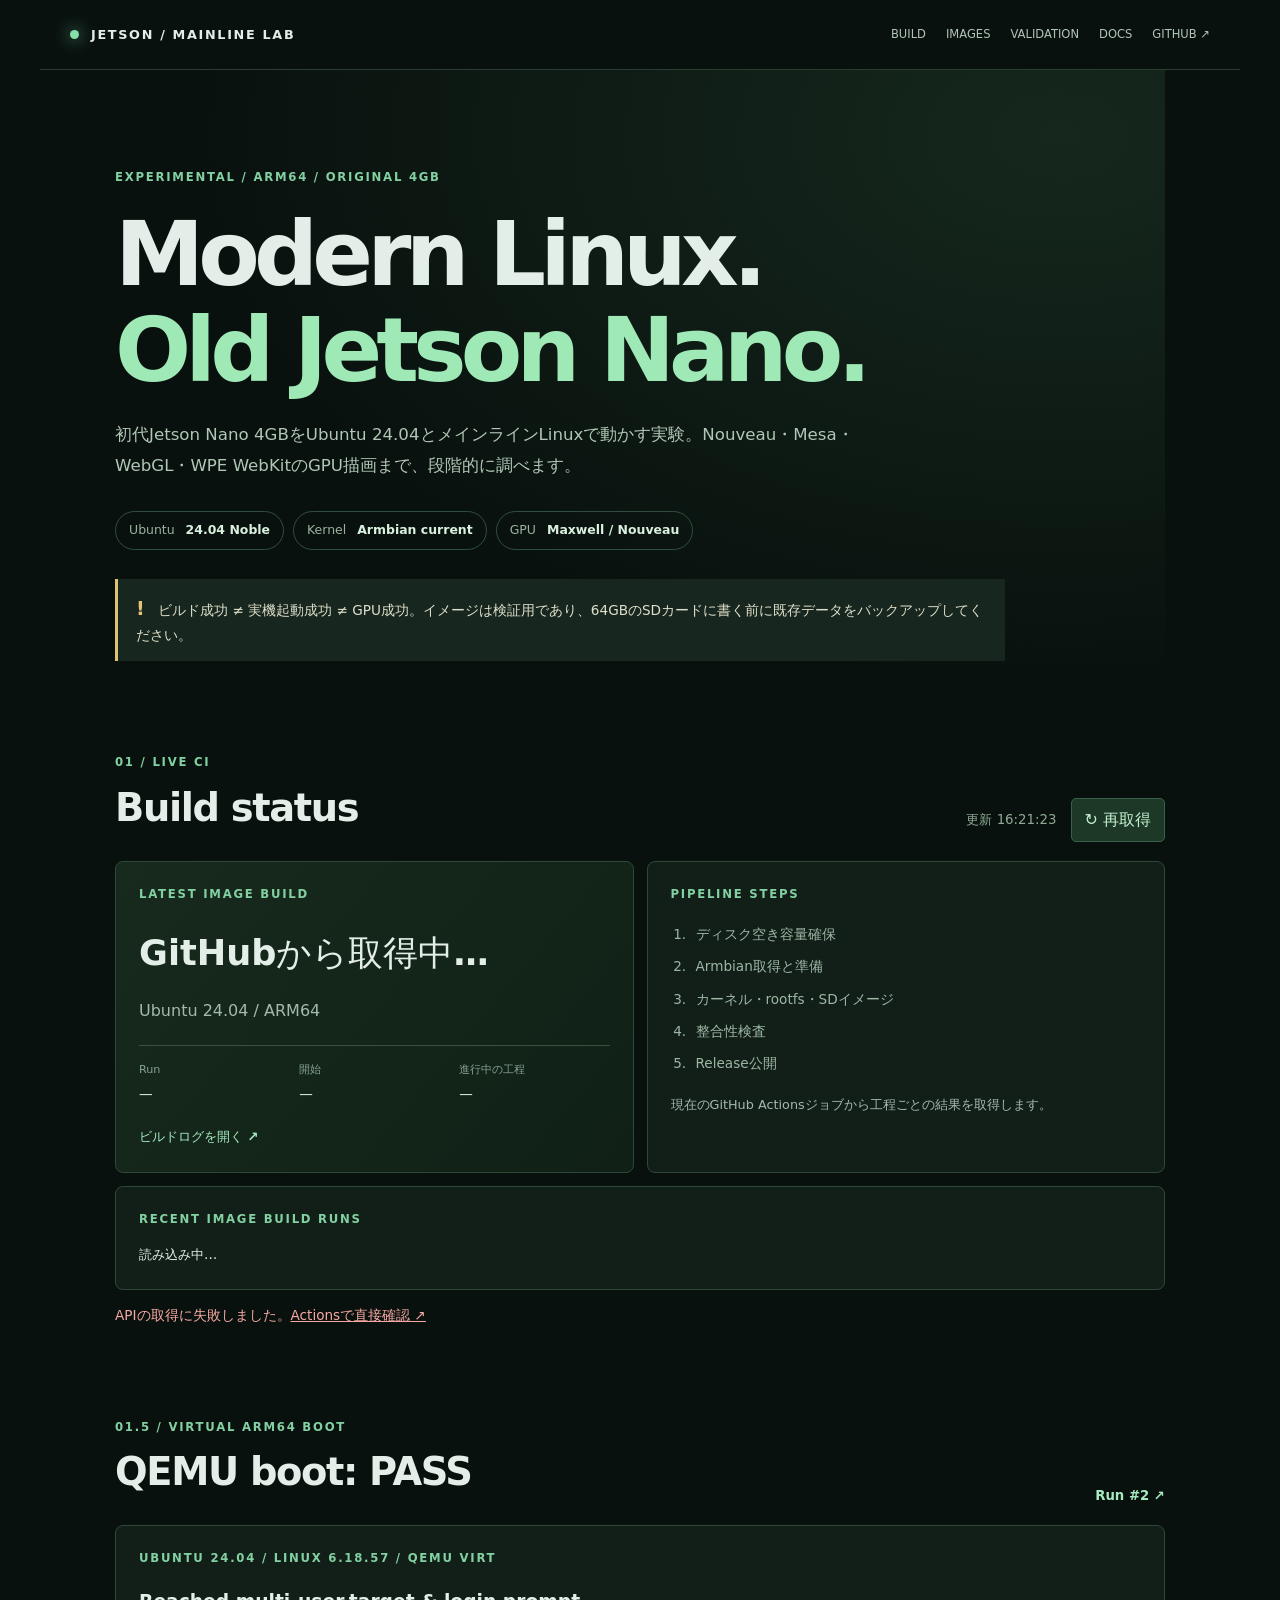
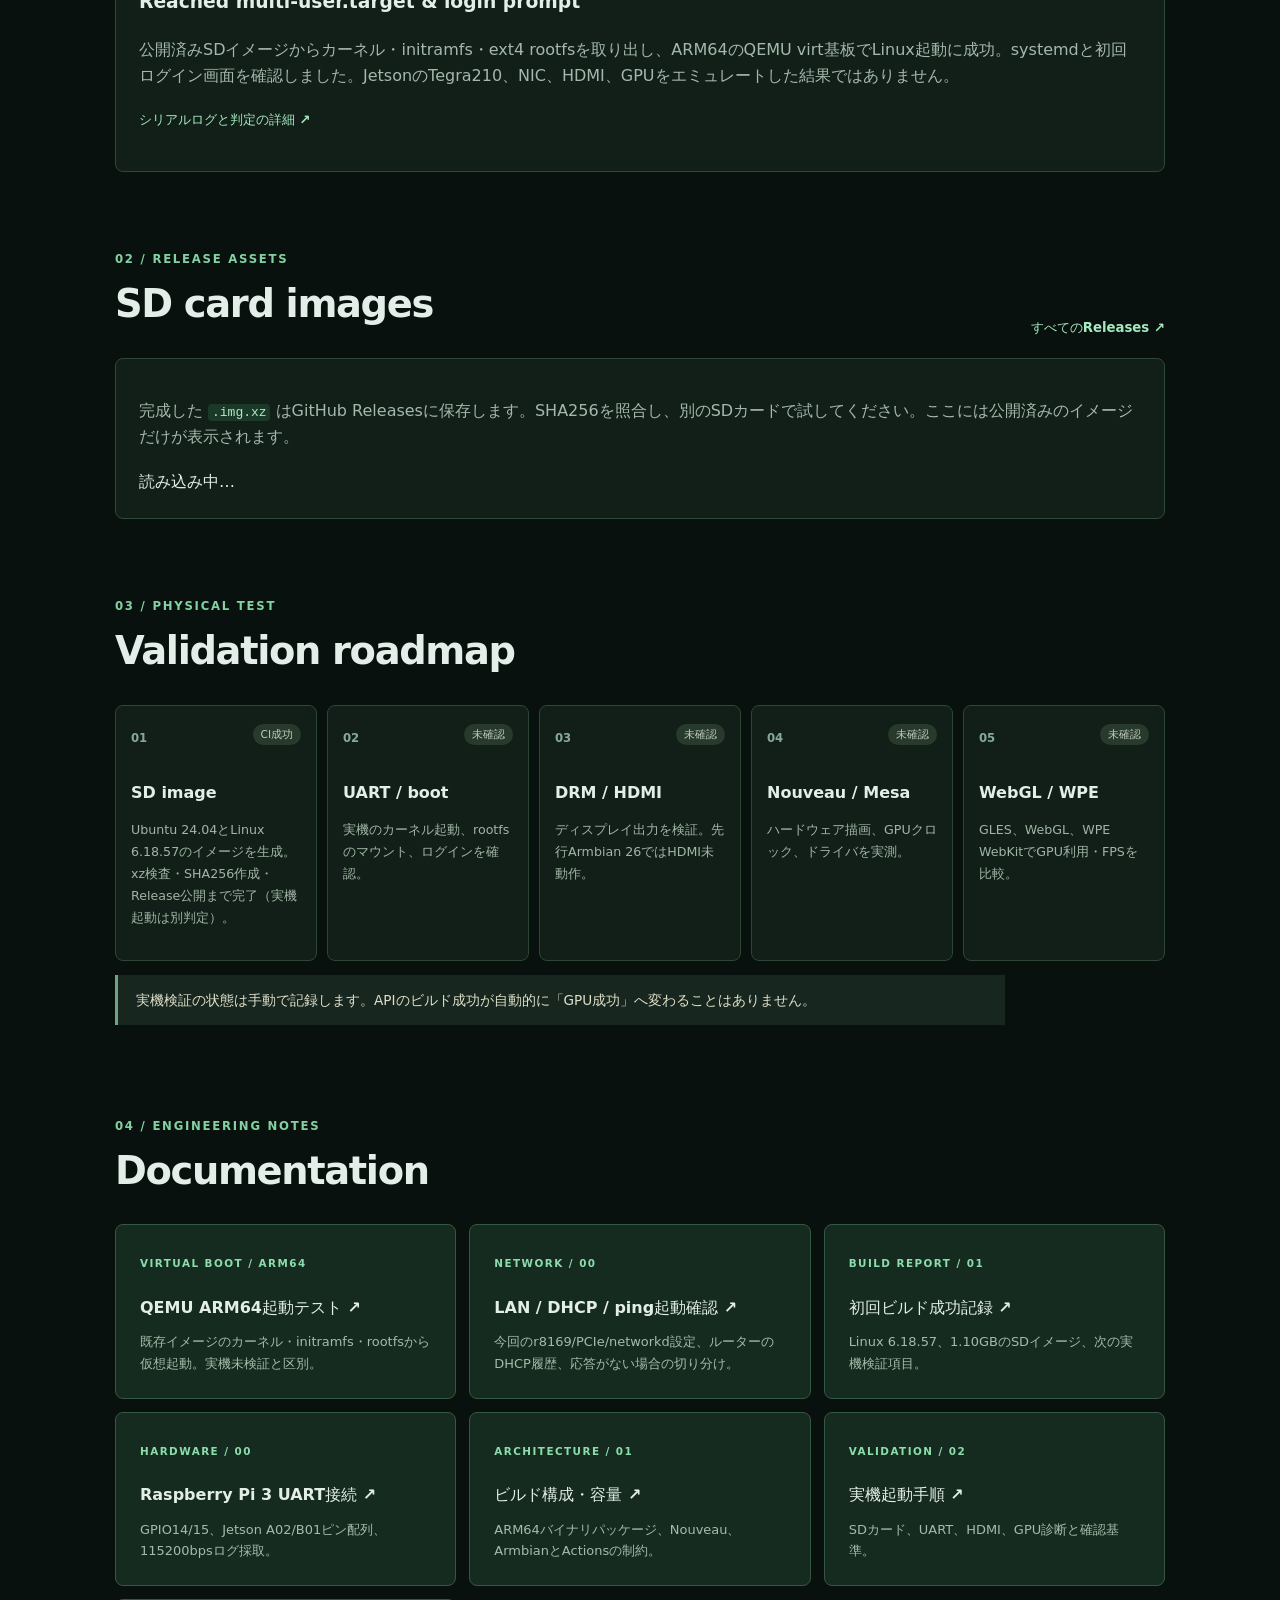
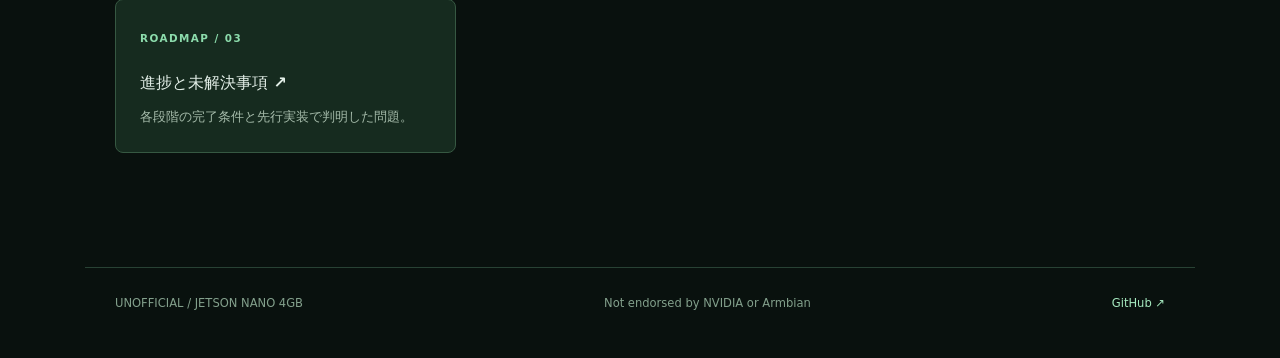
==== commit 5dcd770c: "Record successful ARM64 QEMU login boot and adjust first-login NIC expectations" ====
--- a/docs/index.html
+++ b/docs/index.html
@@ -39,6 +39,13 @@
 <div class="panel below"><p class="micro">RECENT IMAGE BUILD RUNS</p><div id="recent-runs" class="recent">読み込み中…</div></div>
 <p id="fetch-error" class="error" hidden>APIの取得に失敗しました。<a href="https://github.com/2rwa/tmp-jetson-nano/actions">Actionsで直接確認 ↗</a></p>
 </section>
+<section id="qemu" class="section">
+<div class="heading"><div><p class="overline">01.5 / VIRTUAL ARM64 BOOT</p><h2>QEMU boot: PASS</h2></div><a class="action" href="https://github.com/2rwa/tmp-jetson-nano/actions/runs/39080262634">Run #2 ↗</a></div>
+<div class="panel"><p class="micro">UBUNTU 24.04 / LINUX 6.18.57 / QEMU VIRT</p>
+<h3>Reached multi-user.target &amp; login prompt</h3>
+<p class="muted">公開済みSDイメージからカーネル・initramfs・ext4 rootfsを取り出し、ARM64のQEMU virt基板でLinux起動に成功。systemdと初回ログイン画面を確認しました。JetsonのTegra210、NIC、HDMI、GPUをエミュレートした結果ではありません。</p>
+<p><a class="action" href="https://github.com/2rwa/tmp-jetson-nano/blob/main/docs/QEMU-RESULT-002.md">シリアルログと判定の詳細 ↗</a></p></div>
+</section>
 <section id="images" class="section">
 <div class="heading"><div><p class="overline">02 / RELEASE ASSETS</p><h2>SD card images</h2></div><a class="action" href="https://github.com/2rwa/tmp-jetson-nano/releases">すべてのReleases ↗</a></div>
 <div class="panel"><p class="muted">完成した <code>.img.xz</code> はGitHub Releasesに保存します。SHA256を照合し、別のSDカードで試してください。ここには公開済みのイメージだけが表示されます。</p>
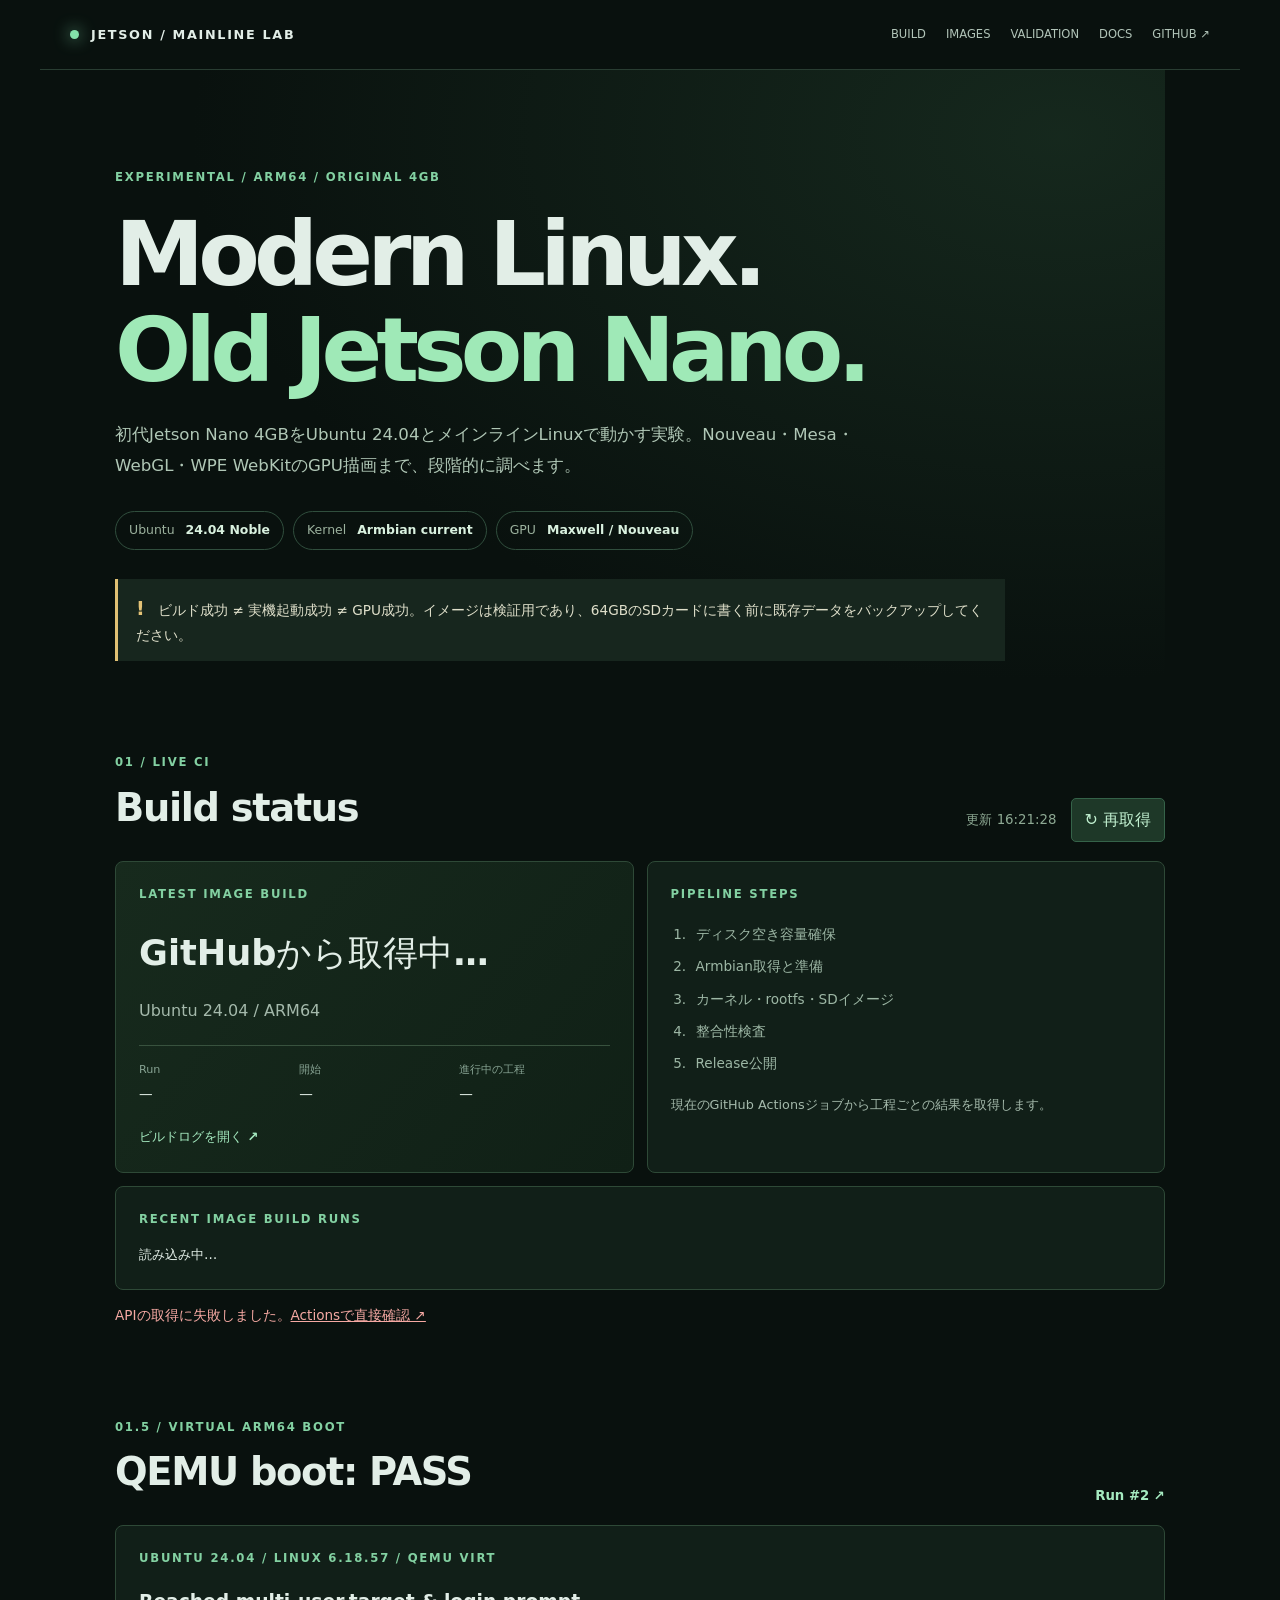
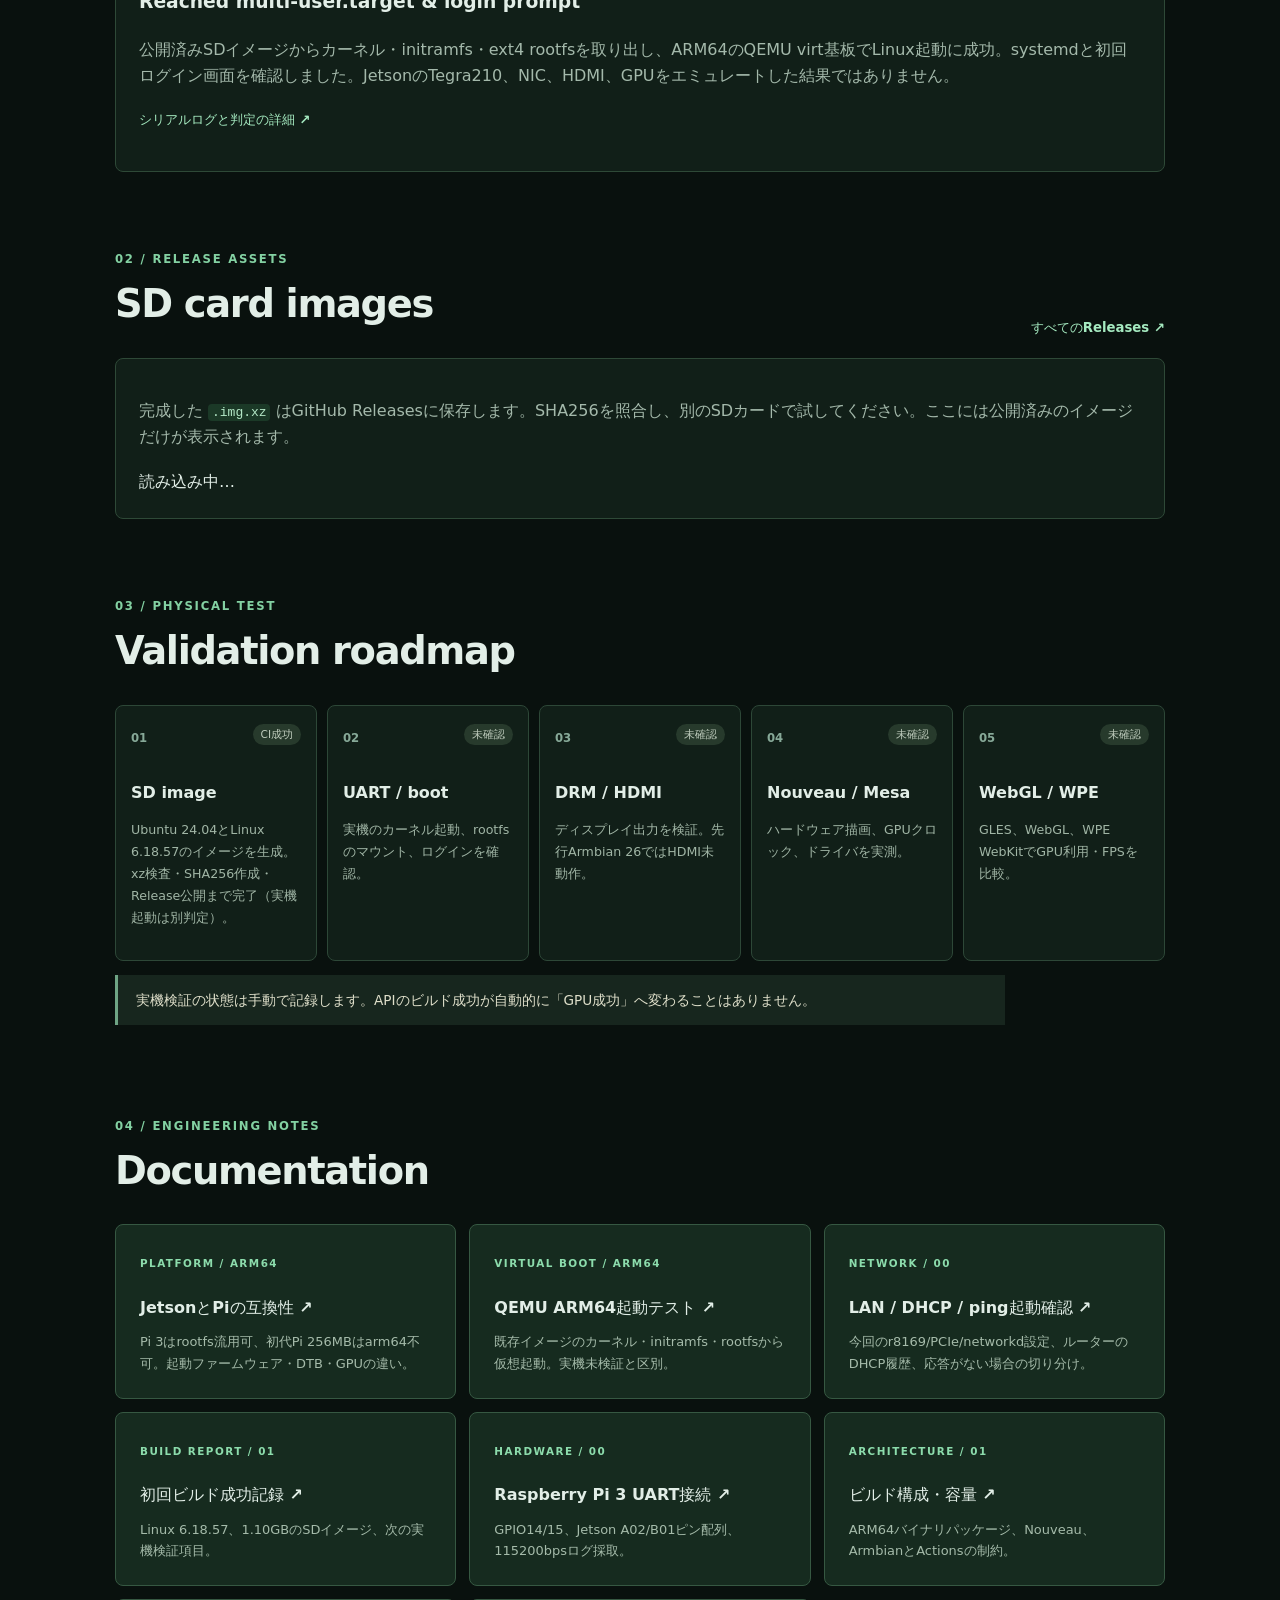
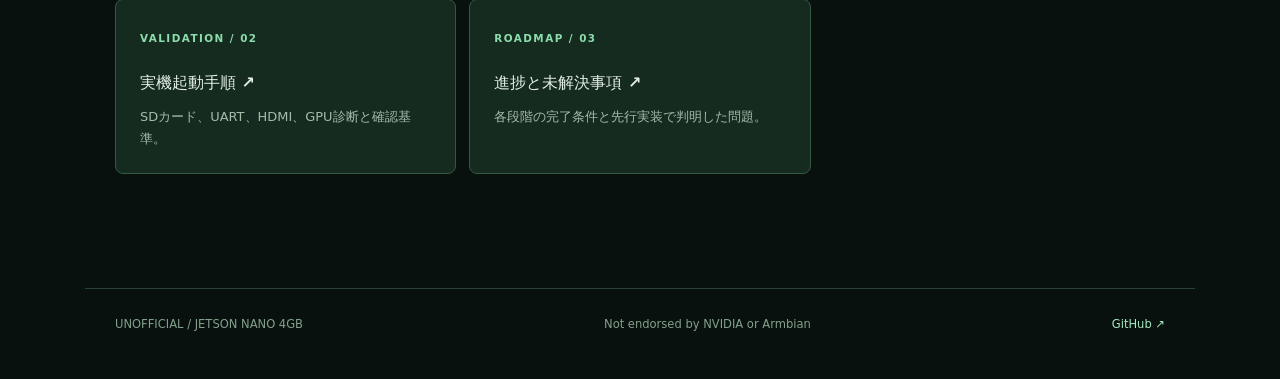
==== commit 6bd5a8d2: "Document Raspberry Pi compatibility and ARM64 rootfs reuse limits" ====
--- a/docs/index.html
+++ b/docs/index.html
@@ -65,6 +65,7 @@
 <section id="docs" class="section">
 <div class="heading"><div><p class="overline">04 / ENGINEERING NOTES</p><h2>Documentation</h2></div></div>
 <div class="docgrid">
+<a class="doc" href="https://github.com/2rwa/tmp-jetson-nano/blob/main/docs/PLATFORM-COMPATIBILITY.md"><small>PLATFORM / ARM64</small><h3>JetsonとPiの互換性 ↗</h3><p>Pi 3はrootfs流用可、初代Pi 256MBはarm64不可。起動ファームウェア・DTB・GPUの違い。</p></a>
 <a class="doc" href="https://github.com/2rwa/tmp-jetson-nano/blob/main/docs/QEMU-BOOT-TEST.md"><small>VIRTUAL BOOT / ARM64</small><h3>QEMU ARM64起動テスト ↗</h3><p>既存イメージのカーネル・initramfs・rootfsから仮想起動。実機未検証と区別。</p></a>
 <a class="doc" href="https://github.com/2rwa/tmp-jetson-nano/blob/main/docs/NIC-BOOT-CHECK.md"><small>NETWORK / 00</small><h3>LAN / DHCP / ping起動確認 ↗</h3><p>今回のr8169/PCIe/networkd設定、ルーターのDHCP履歴、応答がない場合の切り分け。</p></a>
 <a class="doc" href="https://github.com/2rwa/tmp-jetson-nano/blob/main/docs/BUILD-RESULT-001.md"><small>BUILD REPORT / 01</small><h3>初回ビルド成功記録 ↗</h3><p>Linux 6.18.57、1.10GBのSDイメージ、次の実機検証項目。</p></a>
